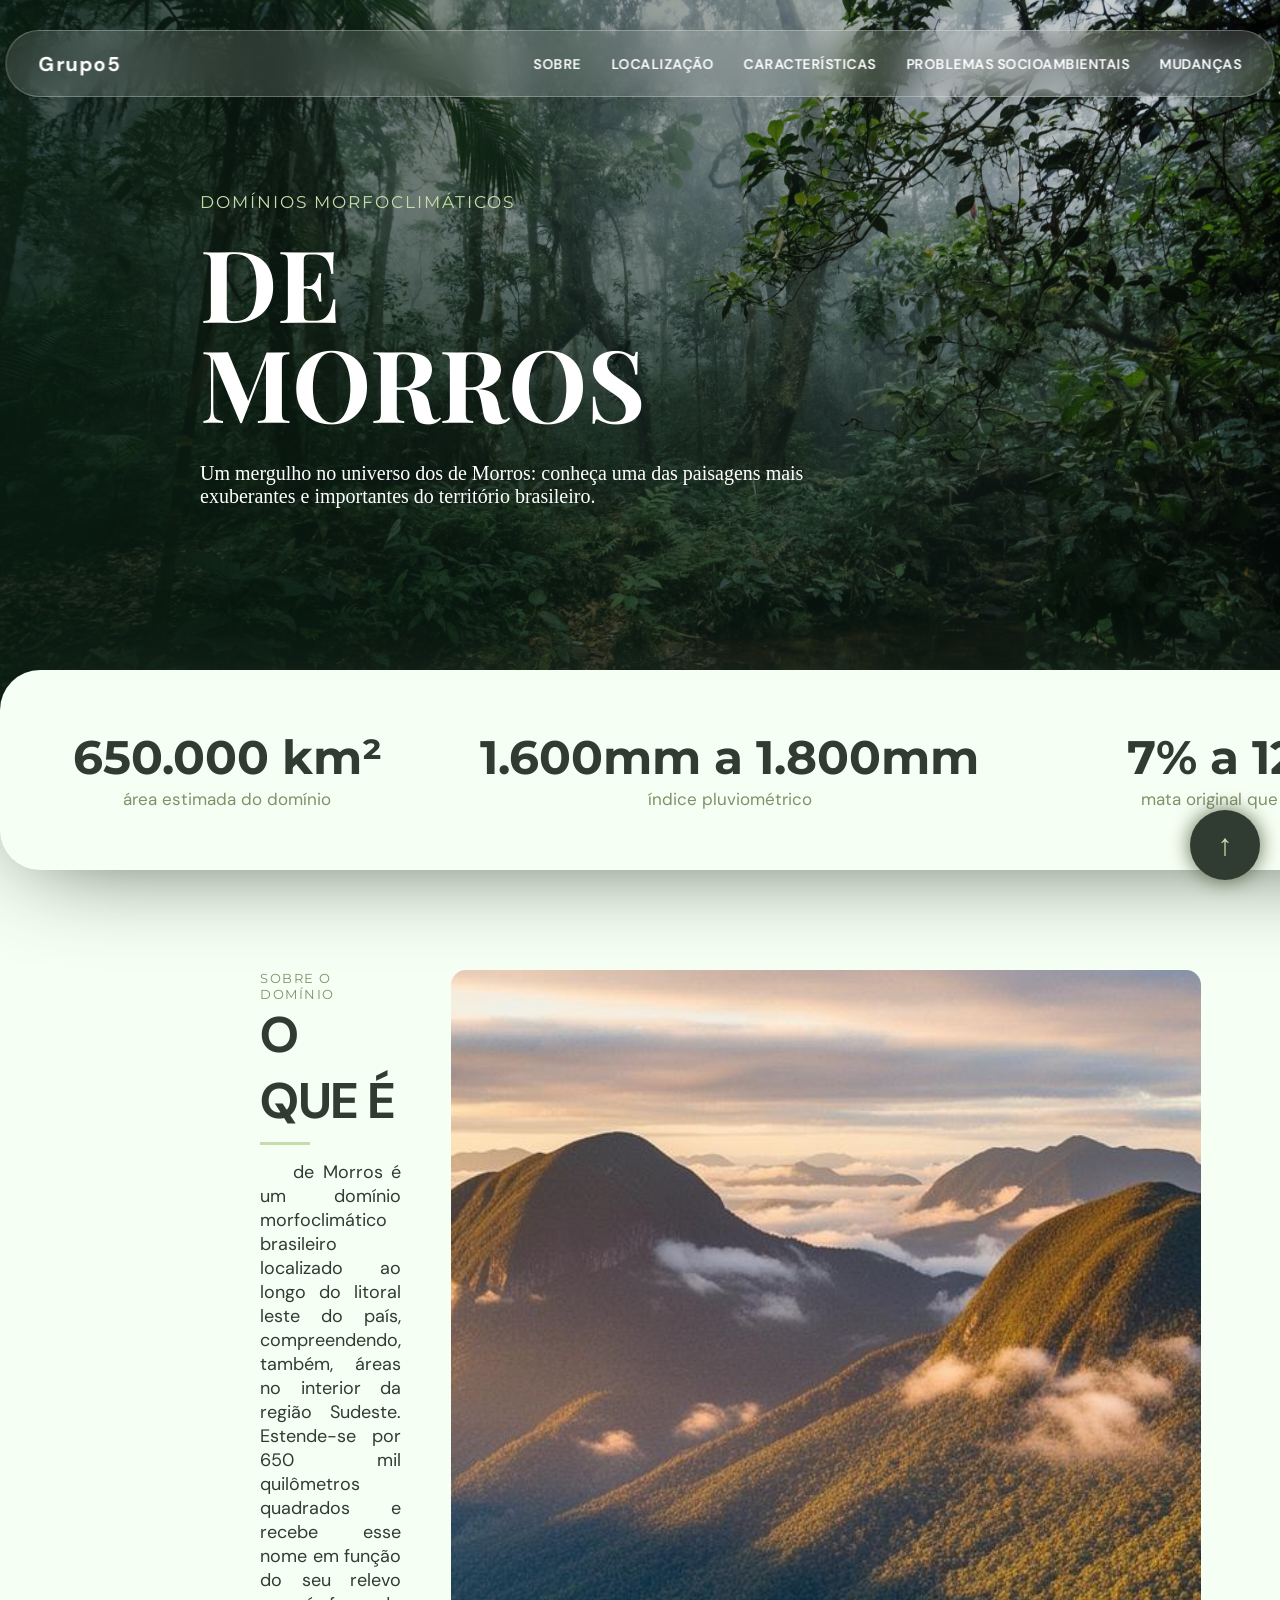
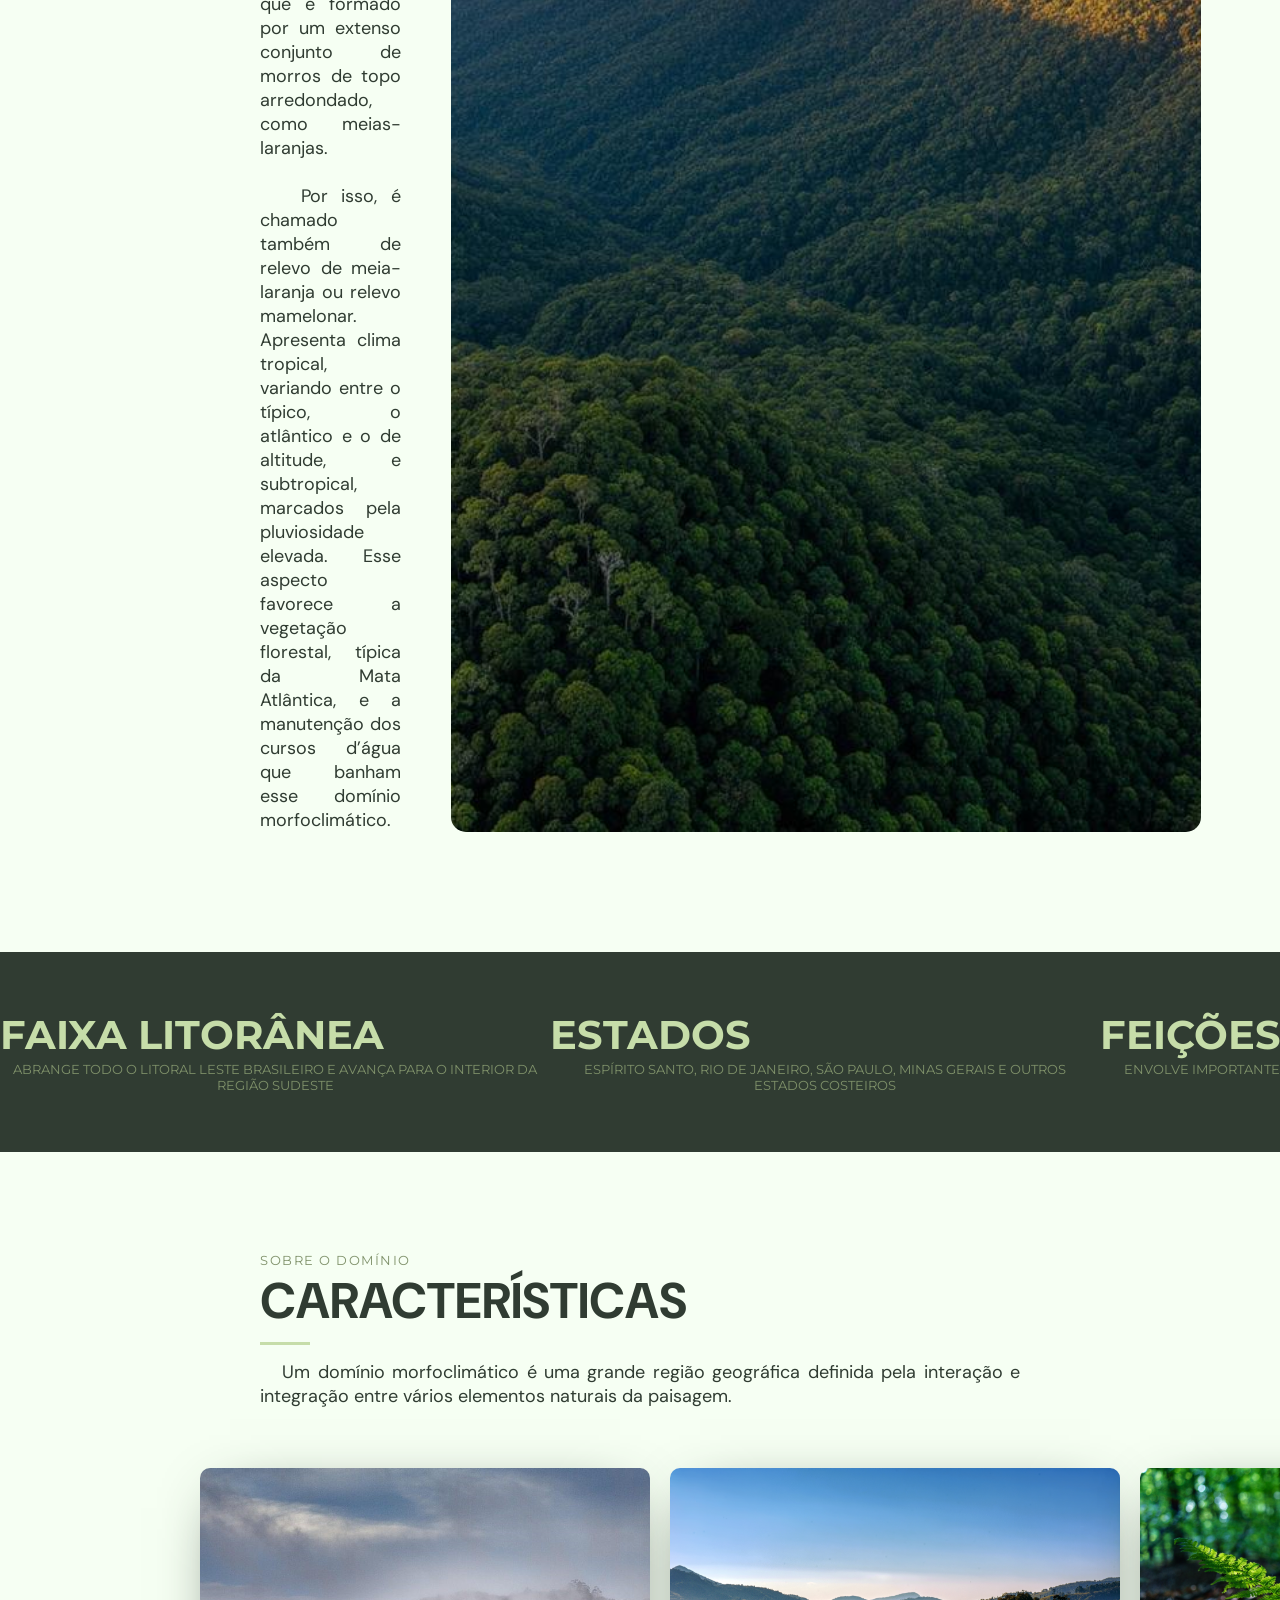
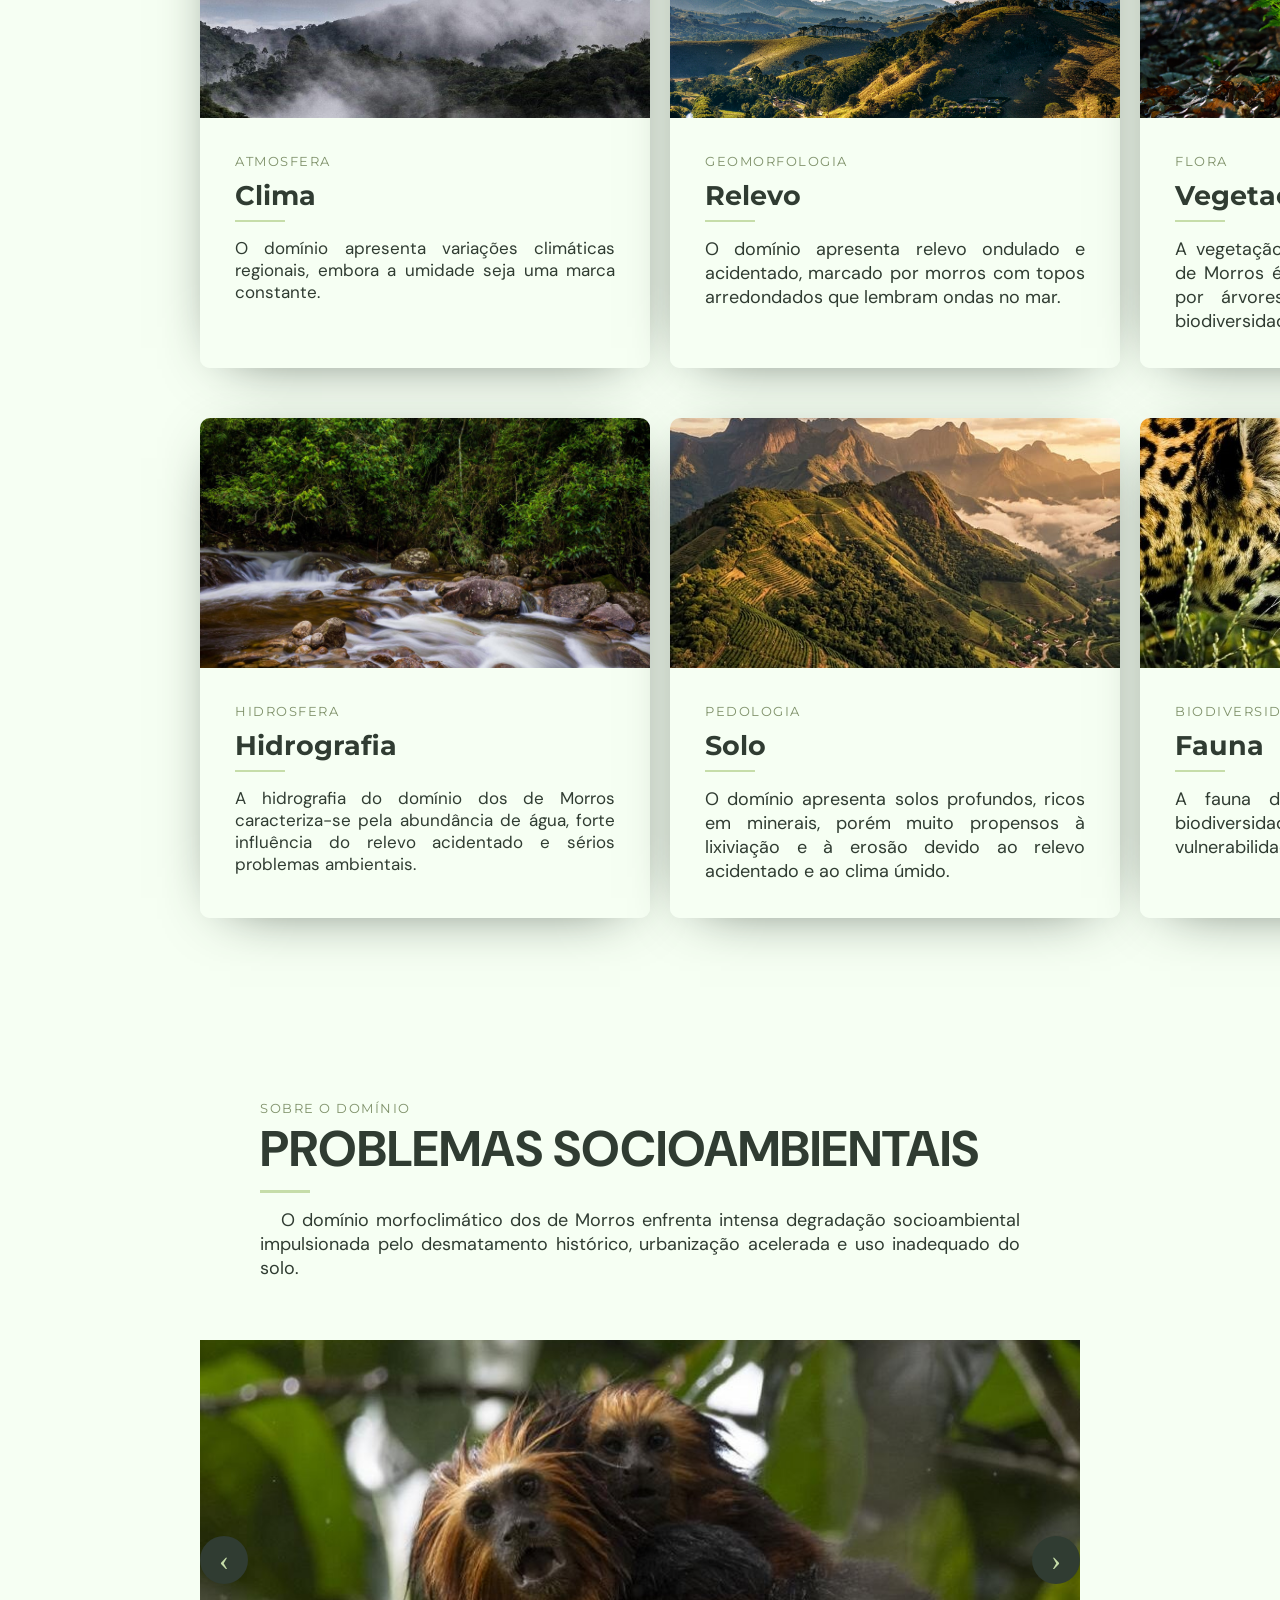
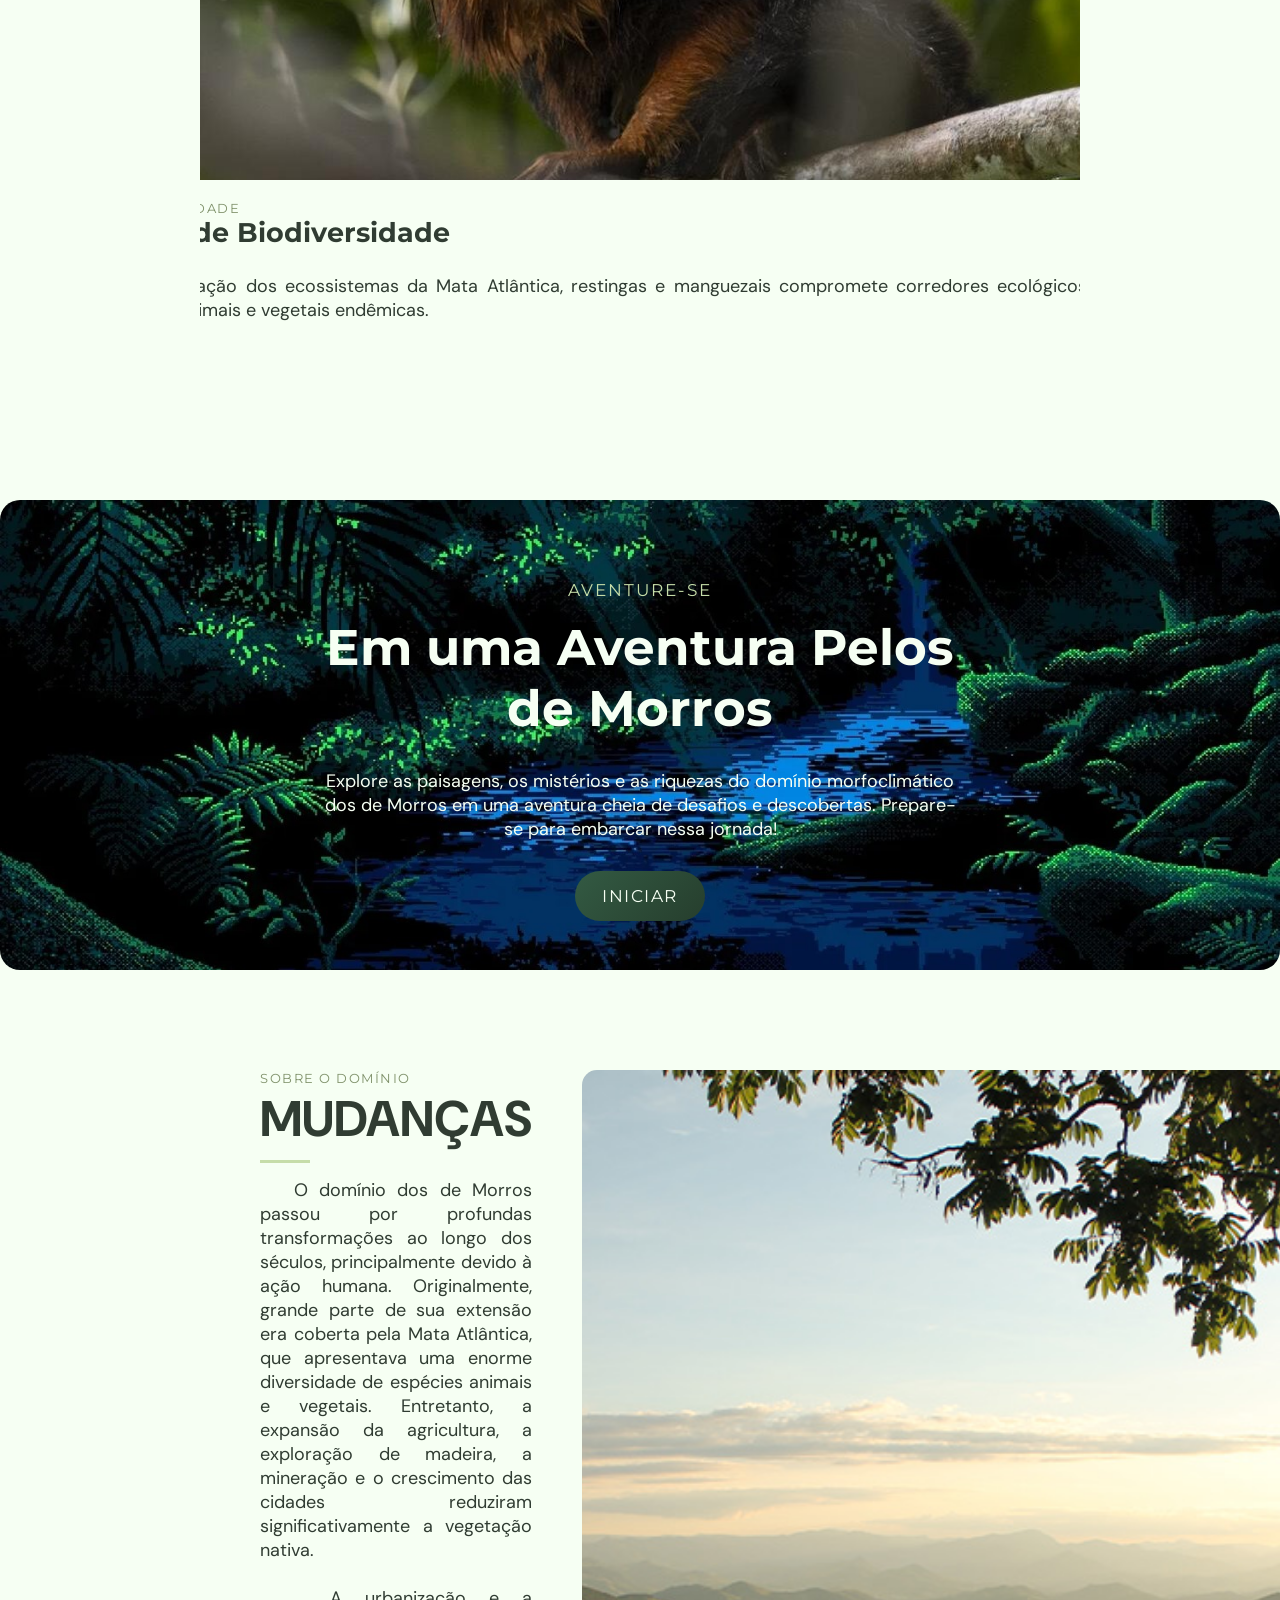
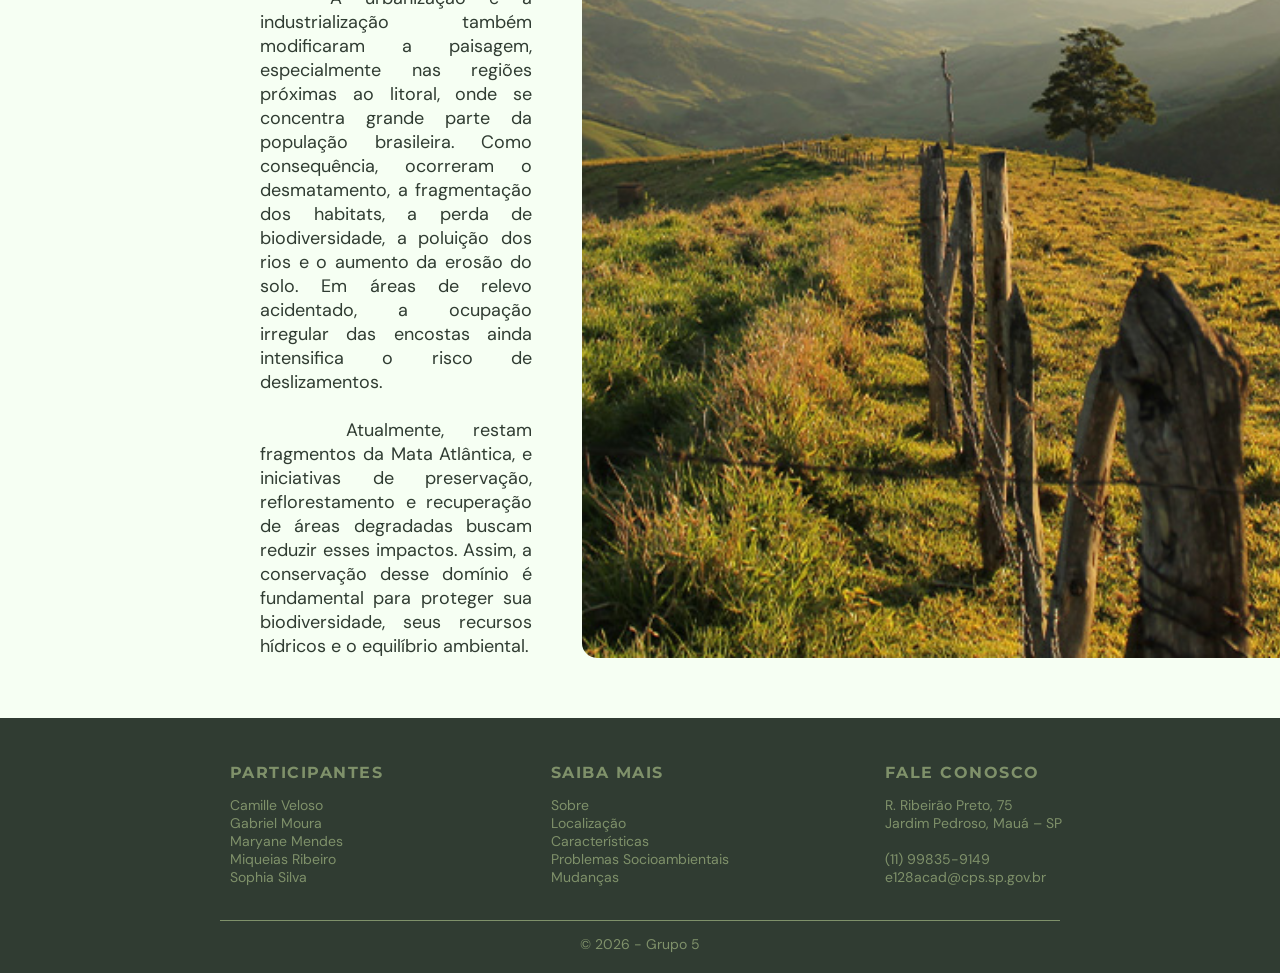
==== index.html @ 4d165ab3 "Rename Mares de Morros.html to index.html" ====
<html>
<head>
<meta charset="UTF-8">
<title>  de Morros | Domínios Morfoclimáticos </title>
<link rel="stylesheet" href="style.css" type="text/css">

<link href="https://fonts.googleapis.com/css2?family=DM+Sans:wght@400;500;600;700&amp;family=Playfair+Display:wght@500;600;700&amp;display=swap" rel="stylesheet">
<link href="https://fonts.googleapis.com/css2?family=Montserrat:wght@600&display=swap" rel="stylesheet">

</head>
<body>
<header class="navbar">
  <a class="logo">Grupo5</a>

  <ul class="menu" id="menu">
    <li><a href="#sobre">SOBRE</a></li>
    <li><a href="#localizacao">LOCALIZAÇÃO</a></li>
    <li><a href="#caracteristicas">CARACTERÍSTICAS</a></li>
    <li><a href="#problemas">PROBLEMAS SOCIOAMBIENTAIS</a></li>
    <li><a href="#mudanças">MUDANÇAS</a></li>
  </ul>
</header>

    <div class="inicio" id="inicio">
        <div class="titulo">
            <span class="textinho">DOMÍNIOS MORFOCLIMÁTICOS</span>
            <h1>  DE <br>MORROS</h1>
            <p>Um mergulho no universo dos  de Morros: conheça uma das paisagens mais exuberantes e importantes do território brasileiro.</p>
        </div>
    </div>

<a href="#inicio" class="topo">↑</a>

</div>

    <div class="curiosidades">
        <div class="topicos">
        <h1> 650.000 km² </h1>
        <p>área estimada do domínio</p>
        </div>
      
        <div class="topicos">
        <h1> 1.600mm a 1.800mm </h1>
        <p>índice pluviométrico</p>
        </div>

        <div class="topicos">
        <h1> 7% a 12% </h1>
        <p>mata original que resta</p>
        </div>
    </div>
   
    <div id="sobre"></div>
<div class="tudo">
    <div class="introducao">
      <div>
        <p class="textinho2"> SOBRE O DOMÍNIO </p>
        <h1> O QUE É </h1>
        <hr class="hr">
        <p class="p"> &nbsp;&nbsp;&nbsp; de Morros é um domínio morfoclimático brasileiro localizado ao longo do litoral leste do país, compreendendo, também, áreas no interior da região Sudeste. Estende-se por 650 mil quilômetros quadrados e recebe esse nome em função do seu relevo que é formado por um extenso conjunto de morros de topo arredondado, como meias-laranjas. 
        <br><br>&nbsp;&nbsp;&nbsp;Por isso, é chamado também de relevo de meia-laranja ou relevo mamelonar. Apresenta clima tropical, variando entre o típico, o atlântico e o de altitude, e subtropical, marcados pela pluviosidade elevada. Esse aspecto favorece a vegetação florestal, típica da Mata Atlântica, e a manutenção dos cursos d’água que banham esse domínio morfoclimático.</p>
      </div> 
      <img src="imagem1.jpg">
    </div>
 
  </div>

  <div id="localizacao"></div>
  <div class="localizacao">

    <div class="topicos2">
      <h1>FAIXA LITORÂNEA</h1>
      <p> ABRANGE TODO O LITORAL LESTE BRASILEIRO E AVANÇA PARA O INTERIOR DA REGIÃO SUDESTE</p>
    </div>

    <div class="topicos2">
      <h1>ESTADOS</h1>
      <p> ESPÍRITO SANTO, RIO DE JANEIRO, SÃO PAULO, MINAS GERAIS E OUTROS ESTADOS COSTEIROS</p>
    </div>

    <div class="topicos2">
      <h1>FEIÇÕES DE RELEVO</h1>
      <p>  ENVOLVE IMPORTANTES SERRAS E PLANALTOS, COMO A SERRA DO MAR E A SERRA DA MANTIQUEIRA</p>
    </div>

    

  </div>
  
<div id="caracteristicas"></div>

<div class="tudo">
   <div class="introducao">
      <div>
      <p class="textinho2"> SOBRE O DOMÍNIO </p>
      <h1 id="sobre"> CARACTERÍSTICAS </h1>
      <hr class="hr">
      <p class="p"> &nbsp;&nbsp;&nbsp;Um domínio morfoclimático é uma grande região geográfica definida pela interação e integração entre vários elementos naturais da paisagem.</div>
    </div>

    <div class="cards">
      <div class="card">
        <img src="clima.jpg">
        <div class="conteudo">
          <p class="textinho2">ATMOSFERA</p>
          <h1>Clima</h1>
          <hr class="hr">
          <p class="p2"> O domínio apresenta variações climáticas regionais, embora a umidade seja uma marca constante.
          </p>

          <div class="detalhes">
            <p class="p"></p>

            <p class="p">
                •<strong>Tropical Atlântico:</strong> Predominante, com médias de 22 °C e chuvas abundantes (1.500 a 2.000 mm/ano).<br>
                •<strong>Tropical Típico:</strong> Verão quente e chuvoso e inverno ameno e seco.<br>
                •<strong>Tropical de Altitude:</strong> Médias próximas de 20 °C e possibilidade de geadas.<br>
                •<strong>Subtropical Úmido:</strong> Estações bem definidas e chuvas distribuídas ao longo do ano.<br>
            </p>
          </div>

        </div>
      </div>

      <div class="card">
        <img src="relevo.jpg">
        <div class="conteudo">
          <p class="textinho2">GEOMORFOLOGIA</p>
          <h1>Relevo</h1>
          <hr class="hr">
          <p class="p">  O domínio apresenta relevo ondulado e acidentado, marcado por morros com topos arredondados que lembram ondas no mar.
          </p>

          <div class="detalhes">
            <p class="p"></p>

            <p class="p">
                •<strong>​Forma mamelonar:</strong> Relevo caracterizado por morros de altitudes medianas com topos arredondados, conhecidos popularmente como "meias-laranjas".<br>
                •<strong>​Estrutura geológica:</strong> Esculpido sobre rochas antigas do escudo cristalino brasileiro.<br>
                •<strong>​Serras e Planícies:</strong> Inclui feições de serras como a Serra do Mar e a Serra da Mantiqueira e planícies litorâneas nas faixas rebaixadas junto ao mar.<br>
                •<strong>​Altitudes:</strong> Variam predominantemente entre 10 e 1.300 metros.<br>
            </p>
          </div>

        </div>
      </div>

      <div class="card">
        <img src="vegetacao.jpg">
        <div class="conteudo">
          <p class="textinho2">FLORA</p>
          <h1>Vegetação</h1>
          <hr class="hr">
          <p class="p"> A vegetação predominante no domínio dos  de Morros é a Mata Atlântica, caracterizada por árvores de folhas largas e grande biodiversidade. 
          </p>

          <div class="detalhes">
            <p class="p"></p>

            <p class="p">
                •<strong>Mata Atlântica:</strong> Cobertura vegetal dominante, variando entre florestas ombrófilas (sempre verdes e muito úmidas) e estacionais (que perdem folhas no período seco).<br>
                •<strong>Ecossistemas Litorâneos:</strong> Presença de vegetação arbustiva e herbácea de restinga e de manguezais nas faixas de transição entre o continente e o oceano.<br>
                •<strong>Nível de preservação:</strong> É o bioma mais devastado do país, reduzido a menos de 25% de sua cobertura florestal original.<br>
            </p>
          </div>

        </div>
      </div>
    </div>


<div class="cards">
      <div class="card">
        <img src="hidrografia.jpg">
        <div class="conteudo">
          <p class="textinho2">HIDROSFERA</p>
          <h1>Hidrografia</h1>
          <hr class="hr">
          <p class="p2"> A hidrografia do domínio dos  de Morros caracteriza-se pela abundância de água, forte influência do relevo acidentado e sérios problemas ambientais.
          </p>

          <div class="detalhes">
            <p class="p"></p>

            <p class="p">
                •<strong>​Importância</strong> O domínio abriga ou intercepta trechos de bacias hidrográficas fundamentais para o abastecimento urbano, navegação e geração de energia.<br>
                •<strong>​Bacias integrantes:</strong> Atlântico Nordeste Oriental, Atlântico Leste, São Francisco, Atlântico Sudeste, Paraná e Atlântico Sul.<br>
                •<strong>Rios principais:</strong> São Francisco, Paraíba do Sul, Tietê, Doce e Rio Grande.<br>
            </p>
          </div>

        </div>
      </div>

      <div class="card">
        <img src="solo.jpg">
        <div class="conteudo">
          <p class="textinho2">PEDOLOGIA</p>
          <h1>Solo</h1>
          <hr class="hr">
          <p class="p"> O domínio apresenta solos profundos, ricos em minerais, porém muito propensos à lixiviação e à erosão devido ao relevo acidentado e ao clima úmido.
          </p>

          <div class="detalhes">
            <p class="p"></p>

            <p class="p">
                •<strong>​Grau de intemperismo:</strong> Solos profundamente alterados pela ação continuada do calor e da água.<br>
                •<strong>Latossolos (Predominantes):</strong> Vermelhos e alos, muito profundos, bem estruturados e de fácil infiltração de água, porém com baixa fertilidade natural, exigindo correção de nutrientes para agricultura.<br>
                •<strong>Outros tipos:</strong> Argissolos (de textura mais argilosa) e solos rasos/incipientes em áreas de encostas íngremes, como os Cambissolos.<br>
            </p>
          </div>

        </div>
      </div>

      <div class="card">
        <img src="fauna.jpeg">
        <div class="conteudo">
          <p class="textinho2">BIODIVERSIDADE</p>
          <h1>Fauna</h1>
          <hr class="hr">
          <p class="p"> A fauna do domínio apresenta grande biodiversidade, alto endemismo e grande vulnerabilidade devido ao desmatamento.
          </p>

          <div class="detalhes">
            <p class="p"></p>

            <p class="p">
              <strong>Mamíferos</strong><br>
                •Mico-leão-dourado<br>
                •Tamanduá-bandeira<br>
                •Onça-pintada<br>
              <strong>Aves</strong><br>
                •Arara-azul-pequena<br>
                •Jacutinga<br>
                •Tucano-de-bico-preto<br>
              <strong>Fauna aquática</strong><br>
                •Bagres<br>
                •Lambaris<br>
                •Peixe-faca<br>

              </p>
          </div>

        </div>
      </div>
    </div>

    <br><br><br><br>
    <div class="introducao" id="problemas">
      <div>
      <p class="textinho2"> SOBRE O DOMÍNIO </p>
      <h1 id="sobre"> PROBLEMAS SOCIOAMBIENTAIS </h1>
      <hr class="hr">
      <p class="p"> &nbsp;&nbsp;&nbsp;O domínio morfoclimático dos  de Morros enfrenta intensa degradação socioambiental impulsionada pelo desmatamento histórico, urbanização acelerada e uso inadequado do solo.</div>
    </div>

    <div class="carrossel">
      <input type="radio" name="slide" id="s1"> <!--O input radio faz com que selecione apenas um slide de cada vez, os name iguais fazem com que se agrupem, e o id relaciona cada um com sua imagem-->
      <input type="radio" name="slide" id="s2"checked>
      <input type="radio" name="slide" id="s3">
      <input type="radio" name="slide" id="s4">
      <input type="radio" name="slide" id="s5">

      <div class="limite">
        <div class="slides">

          <div class="slide">
              <img src="poluicao.jpg">
                <div class="descricao">
                  <p class="textinho2">POLUIÇÃO</p>
                  <h1>Poluição e Assoreamento dos Rios</h1>
                  <hr class="hr">
                  <p class="p">O despejo de esgoto e resíduos contamina os cursos d’água. O carreamento de sedimentos provoca o assoreamento, reduzindo a profundidade dos rios e prejudicando os ecossistemas aquáticos.</p>
                </div>
          </div>

          <div class="slide">
              <img src="perda_biodiversidade.jpg">
                <div class="descricao">
                  <p class="textinho2">BIODIVERSIDADE</p>
                  <h1>Perda de Biodiversidade</h1>
                  <hr class="hr">
                  <p class="p">A fragmentação dos ecossistemas da Mata Atlântica, restingas e manguezais compromete corredores ecológicos e ameaça espécies animais e vegetais endêmicas.</p>
                </div>
          </div>

          <div class="slide">
              <img src="urbanizacao.jpg">
                <div class="descricao">
                  <p class="textinho2">URBANIZAÇÃO</p>
                  <h1>Ocupação de Áreas de Risco e Desastres Naturais</h1>
                  <hr class="hr">
                  <p class="p">É um dos domínios mais suscetíveis a desastres naturais. A carência de planejamento urbano empurra populações de baixa renda a habitar encostas de morros e margens de rios, aumentando a vulnerabilidade a tragédias no período de chuvas de verão.</p>
                </div>
          </div>

          <div class="slide">
              <img src="desmatamento.jpg">
                <div class="descricao">
                  <p class="textinho2">DESMATAMENTO</p>
                  <h1>Desmatamento</h1>
                  <hr class="hr">
                  <p class="p">A cobertura vegetal original está reduzida a cerca de 7% de sua extensão, restrita principalmente a fragmentos em áreas de difícil acesso, pressionada pela expansão urbana, industrial e agropecuária.</p>
                </div>
          </div>

          <div class="slide">
              <img src="erosao.webp">
                <div class="descricao">
                  <p class="textinho2">EROSÃO</p>
                  <h1>Erosão e Deslizamentos</h1>
                  <hr class="hr">
                  <p class="p">A retirada da vegetação em encostas íngremes deixa o solo exposto às chuvas tropicais intensas, provocando forte lixiviação, escorregamentos de terra, quedas de barreiras e a formação de voçorocas.</p>
                </div>
          </div>

        </div>
      </div>

      <div class="setinhas">
        <label class="seta direita1" for="s5">‹</label>
        <label class="seta direita2" for="s1">‹</label>
        <label class="seta direita3" for="s2">‹</label>
        <label class="seta direita4" for="s3">‹</label>
        <label class="seta direita5" for="s4">‹</label>

        <label class="seta esquerda1" for="s2">›</label>
        <label class="seta esquerda2" for="s3">›</label>
        <label class="seta esquerda3" for="s4">›</label>
        <label class="seta esquerda4" for="s5">›</label>
        <label class="seta esquerda5" for="s1">›</label>
      </div>

    </div>
</div>

    <div class="joguinho">
      <div class="joguinhoo">
      <p class="textinho">AVENTURE-SE</p>
      <h1>Em uma Aventura Pelos<br> de Morros</h1>
      <p class="p">Explore as paisagens, os mistérios e as riquezas do domínio morfoclimático dos  de Morros em uma aventura cheia de desafios e descobertas. Prepare-se para embarcar nessa jornada!</p>
      <a href="https://groupfivegame.vercel.app" target="_blank"><button>INICIAR</button></a>
      </div>
    </div>

<div class="tudo">
  <div class="introducao" id="mudanças">
      <div>
        <p class="textinho2"> SOBRE O DOMÍNIO </p>
        <h1> MUDANÇAS </h1>
        <hr class="hr">
        <p class="p"> &nbsp;&nbsp;&nbsp;O domínio dos  de Morros passou por profundas transformações ao longo dos séculos, principalmente devido à ação humana. Originalmente, grande parte de sua extensão era coberta pela Mata Atlântica, que apresentava uma enorme diversidade de espécies animais e vegetais. Entretanto, a expansão da agricultura, a exploração de madeira, a mineração e o crescimento das cidades reduziram significativamente a vegetação nativa. 
        <br><br>&nbsp;&nbsp;&nbsp;A urbanização e a industrialização também modificaram a paisagem, especialmente nas regiões próximas ao litoral, onde se concentra grande parte da população brasileira. Como consequência, ocorreram o desmatamento, a fragmentação dos habitats, a perda de biodiversidade, a poluição dos rios e o aumento da erosão do solo. Em áreas de relevo acidentado, a ocupação irregular das encostas ainda intensifica o risco de deslizamentos.
        <br><br>&nbsp;&nbsp;&nbsp;Atualmente, restam fragmentos da Mata Atlântica, e iniciativas de preservação, reflorestamento e recuperação de áreas degradadas buscam reduzir esses impactos. Assim, a conservação desse domínio é fundamental para proteger sua biodiversidade, seus recursos hídricos e o equilíbrio ambiental.</p>
      </div> 
      <img src="imagem2.jpg">
  </div>

</div>

<div class="rodape">
  <div class="conteudo-rodape">
    <div class="r1">
      <p class="textinho2 a"><strong>PARTICIPANTES</strong></p>
      <p class="b">
      Camille Veloso<br>
      Gabriel Moura<br>
      Maryane Mendes<br>
      Miqueias Ribeiro<br>
      Sophia Silva
      </p>
    </div>

    <div class="r2">
      <p class="textinho2 a"><strong>SAIBA MAIS</strong></p>
      <p class="b">
        Sobre<br>
        Localização<br>
        Características<br>
        Problemas Socioambientais<br>
        Mudanças
      </p>
    </div>

    <div class="r3">
      <p class="textinho2 a"><strong>FALE CONOSCO</strong></p>
      <p class="b">
        R. Ribeirão Preto, 75<br> Jardim Pedroso, Mauá – SP<br>
        <br>
        (11) 99835-9149<br>
        e128acad@cps.sp.gov.br
      </p>
    </div>
  </div>

  <hr>
  <p class="copyright">© 2026 - Grupo 5</p>
</div>

</body>
</html>
---- style.css ----
html{
    scroll-behavior: smooth;
}

:target {
    scroll-margin-top: 120px; /* aplica espaçamento antes da ancora*/
}

#caracteristicas {
    scroll-margin-top: 70px;
}

body{
    margin: 0;
    background-color: rgb(246, 255, 243);
}

.navbar {
    position: fixed;
    top: 30px;
    left: 50%;
    transform: translateX(-50%);
    width: 94%;
    max-width: 1450px;
    height: 65px;
    padding: 0 32px;
    display: flex;
    align-items: center;
    justify-content: space-between;
    z-index: 1000;

    font-family:'DM Sans';

    background: rgba(245, 248, 241, 0.13);
    backdrop-filter: blur(18px);
    -webkit-backdrop-filter: blur(18px);
    border: 1px solid rgba(255,255,255,0.28);
    border-radius: 50px;
    color: white;
    box-shadow: 0 5px 30px rgba(0,0,0,.08);
    }

.logo {
    font-size: 20px;
    font-weight: 700;
    letter-spacing: 1.5px;
    white-space: nowrap;
}

.menu {
    display: flex;
    align-items: center;
    gap: 30px;
    list-style: none;
}

.menu li {
    position: relative;
}

.menu a {
    font-size: 14px;
    font-weight: 600;
    letter-spacing: 0.5px;
    transition: 0.3s;
    text-decoration: none;
    color:rgb(255, 255, 255);
}

.menu a:hover {
    color: #c6dda9;
}

.menu li:hover .dropdown {
    display: block;
}

.inicio{
    height: 80vh;
    width: 100%;
    background: linear-gradient(90deg, rgba(9, 30, 19, 0.76), rgba(9,30,19,.1)),
    linear-gradient(0deg, rgba(9,30,19,.4), transparent 70%), url("inicio.jpg")center / cover no-repeat;
    display: flex;
    align-items: center;
}

.titulo{
    margin-left: 200px;
    width: 70vh;
}

.titulo h1{
    font-size: 100px;
    margin: 0;
    font-family: 'Playfair Display';
    color:white;
    line-height: 1;
    margin-top: 20px;
    margin-bottom: 30px;
}

.textinho{
    font-size: 17px;
    font-family: 'montserrat';
    color:#c6dda9;
    letter-spacing: 2px;
}
.titulo p{
    font-size: 20px;
    color: white;
    font-family: 'verdana';
}

.topo{
  position: fixed;
  width: 70px;
  height: 70px;
  border-radius: 50px;
  bottom: 20px;
  right: 20px;
  background-color: #303c32;
  color:#c6dda9;
  border: none;
  font-size: 30px;
  box-shadow: 0px 0px 20px #5b684c;
  display:flex;
  justify-content: center;
  align-items: center;
  text-decoration: none;
  transition: 0.3s;
}

.topo:hover{
  transform: scale(1.1);
  transform: translateY(-10px);
  box-shadow: 0px 0px 20px #404935;
}

.curiosidades{
  background-color: rgb(246, 255, 243);
  height: 200px;
  width: 1400px;
  border-radius: 40px;
  margin: -50px auto 50px;
  padding: 0 30px 0 30px;
  display: grid;
  grid-template-columns: 1fr 1.5fr 1fr;
  place-items: center;
  gap: 10px;
  text-align: center;
  box-shadow: 0px 10px 100px -30px #303c32;
}
.topicos h1{
  font-size: 47px;
  margin: 0;
  font-family: 'montserrat';
  color:#303c32

}
.topicos p{
  font-size: 17px;
  font-family: 'DM Sans';
  color:#7f916a;
  margin: 2px;
}

.tudo{
  margin: 100px 200px 0 200px;
}

.textinho2{
    font-size: 13px;
    letter-spacing: 1.5px;
    font-family: 'montserrat';
    color:#7f916a;
    margin: 0;
}

.introducao{
  display:flex;
  align-items: column;
  gap: 50px;
  margin: 60px;
}

.introducao img{
  margin-right: 0;
  margin-left: auto;
  border-radius: 15px;
  width: 750px;
  object-fit: cover;
}

.introducao hr{
  width: 50px;
  margin-left: 0;
  margin-bottom: 15px;
  height: 3px;
  border: none;
  background-color: #c6dda9;
}

.introducao h1{
  font-size: 50px;
  color:#303c32;
  margin: 0;
  font-family: 'DM Sans';
}

.p{
  font-size: 18px;
  color:#303c32;
  font-family: 'DM Sans';
  text-align: justify;
  margin: 0;
}

.localizacao{
  background-color: #303c32;
  width: 100%;
  height: 200px;
  display: grid;
  grid-template-columns: 1fr 1fr 1fr;
  place-items: center;
  margin:120px 0 50px 0;
}

.topicos2{
  place-items: center;
  width: 550px;
}
.topicos2 h1{
  font-size: 40px;
  margin: 0;
  font-family: 'montserrat';
  color: #c6dda9;

}

.topicos2 p{
  font-size: 13px;
  font-family: 'montserrat';
  color:#7f916a;
  margin: 2px;
  text-align: center;
}

.hr{
  width: 50px;
  margin-left: 0;
  margin-bottom: 15px;
  height: 2px;
  border: none;
  background-color: #c6dda9;
}

.cards{
  display: grid;
  grid-template-columns: 1fr 1fr 1fr;
  place-items: center;
  gap: 20px;
  margin-top: 50px;
  margin-bottom: 50px;
}

.card{
  background-color: rgb(246, 255, 243);
  width: 450px;
  height: 500px;
  box-shadow: 0px 10px 60px -30px #303c32;
  overflow: hidden;
  border-radius: 10px;
  display: grid;
  grid-template-columns: 1fr;
  transition: 0.3s;
  position: relative;
  cursor: pointer;
}

.conteudo{
  background-color: rgb(246, 255, 243);
  height: 300px;

  padding: 35px;
  position:absolute;
  inset: 250px 0 0 0;
  transition: 0.5s ease;
}

.card img{
  width: 100%;
  height: 300px;
  object-fit: cover; /* faz com que a imagem nao distorça dentro dos limites impostos pra ela*/
  transition: 0.5s ease;
}

.conteudo h1{
  margin: 10px 0 0 0;
  font-family: 'montserrat';
  font-size: 27px;
  color:#303c32
}

.p2{
  font-size: 17px;
  color:#303c32;
  font-family: 'DM Sans';
  text-align: justify;
  margin: 0;
}

.detalhes{
  opacity: 0;
  max-height: 0; /* faz com que o conteudo nao apareça */
  transition: 0.5s ease;
  margin-top: 20px;
}

.detalhes p{
  font-size: 17px;
}

.card:hover .conteudo{
  inset: 0;
  height: 500px; /* faz exibir o conteúdo */
  background-color: rgba(246, 255, 243);
  overflow: hidden;
}

.card:hover .resumo{
  display: none;
}

.card:hover .detalhes{
  opacity: 1;
  max-height: 100%;
}

.card:hover{
  transform: translateY(-30px);
}


.carrossel{
  position: relative;
  width: 100%;
  margin: 0 0 150px;
}

.carrossel input{
  position: absolute;
  opacity: 0;
  pointer-events: none; /* deixa nao clicável */
}

.limite{
  position: relative;
  height: 610px;
  overflow: hidden;
}

.slides{
  position: absolute;
  top: 0;
  left: 50%;
  margin-left: -550px;

  display: flex;
  gap: 28px;
  width: max-content;
  height: 100%;
  transform: translateX(-1128px);
  transition: transform 0.6s;
}

.slide{
  flex: 0 0 1100px;
  height: 100%;
  text-align: left;
  opacity: 0.38;
  transition: 0.5s;
}

.slide img{
  display: block;
  width: 100%;
  height: 440px;
  object-fit: cover;
  border-radius: 10px;
}

.descricao{
  padding: 20px 10px 10px 10px;
}

.descricao h1{
  font-family: 'montserrat';
  font-size: 27px;
  color:#303c32;
  margin: 0;
}

.carrossel:has(#s1:checked) .slide:nth-child(1),
.carrossel:has(#s2:checked) .slide:nth-child(2),
.carrossel:has(#s3:checked) .slide:nth-child(3),
.carrossel:has(#s4:checked) .slide:nth-child(4),
.carrossel:has(#s5:checked) .slide:nth-child(5){
  opacity: 1;
}

/* A cada movimento o slide vai passar a largura do slide + o espaço entre eles (1100px+28px) pra esquerda (negativo) */
.carrossel:has(#s1:checked) .slides{
  transform: translateX(0);
}
.carrossel:has(#s2:checked) .slides{
  transform: translateX(-1128px);
}
.carrossel:has(#s3:checked) .slides{
  transform: translateX(calc(2*(-1128px)));
}
.carrossel:has(#s4:checked) .slides{
  transform: translateX(calc(3*(-1128px)));
}
.carrossel:has(#s5:checked) .slides{
  transform: translateX(calc(4*(-1128px)));
}

.setinhas{
  position: absolute;
  z-index: 99999;
  top: 0;
  left: 0;
  display: flex;
  align-items: center;
  justify-content: space-between; /* separa os elementos em distancias iguais, da borda extrema direita até a borda extrema esquerda*/
  width: 100%;
  height: 440px;
  pointer-events: none;
}

.seta{
  display: none;
  align-items: center;
  justify-content: center;
  width: 48px;
  height: 48px;
  border-radius: 50%;
  background-color: #303c32;
  color: #c6dda9;
  font-size: 30px;
  line-height: 1;
  user-select: none;
  pointer-events: auto;
  cursor: pointer;
  transition: 0.2s;
}

.carrossel:has(#s1:checked) .direita1,
.carrossel:has(#s1:checked) .esquerda1,
.carrossel:has(#s2:checked) .direita2,
.carrossel:has(#s2:checked) .esquerda2,
.carrossel:has(#s3:checked) .direita3,
.carrossel:has(#s3:checked) .esquerda3,
.carrossel:has(#s4:checked) .direita4,
.carrossel:has(#s4:checked) .esquerda4,
.carrossel:has(#s5:checked) .direita5,
.carrossel:has(#s5:checked) .esquerda5{
  display: flex;
}

.joguinho{
  background-image:url(fundo.jpg);
  background-size: cover;
  width: 100%;
  height: 470px;
  place-items: center;
  justify-content: center;
  align-items: center;
  border-radius: 20px;
  display: flex;
  color:rgb(246, 255, 243);
  text-align: center;
}

.joguinho h1{
  font-family: 'montserrat';
  font-size: 50px;
  margin: 0;
  text-align: center;
}

.joguinho p{
  color:rgb(246, 255, 243);
  text-align: center;
  margin-top: 30px;
}

.joguinhoo{
  width: 50%;
}

.joguinho button{
  background: linear-gradient(135deg, #335a43, #263e2d);;
  font-family: 'montserrat';
  color:rgb(246, 255, 243);
  border-radius: 25px;
  width: 130px;
  height: 50px;
  border: none;
  margin-top: 30px;
  font-size: 17px;
  letter-spacing: 1.5px;
  transition: 0.3s;
}

.joguinho button:hover{
  cursor: pointer;
  box-shadow: 0 0 20px #335a43;
  transform: scale(1.05);
}

.joguinho .textinho{
  color:#c6dda9;
}

.rodape {
  background-color: #303c32;
  width: 100%;
  padding: 30px 0 20px 0;
  font-family: 'DM Sans';
  font-size: 17px;
  color: #7f916a;
  display: flex;
  flex-direction: column;
  align-items: center;
  box-sizing: border-box;
}

.conteudo-rodape {
  margin-top: 15px;
  width: 1000px;
  display: grid;
  grid-template-columns: repeat(3, 1fr);
  place-items: center;
}

.rodape hr {
  width: 840px;
  background-color: #7f916a;
  border: none;
  height: 0.1px;
  margin: 20px 0 15px 0;
}

.copyright {
  width: 500px;
  text-align: center;
  margin: 0;
  font-size: 14px;
}

.a{
  font-size: 16px;
}

.b{
  font-size: 14px;
}
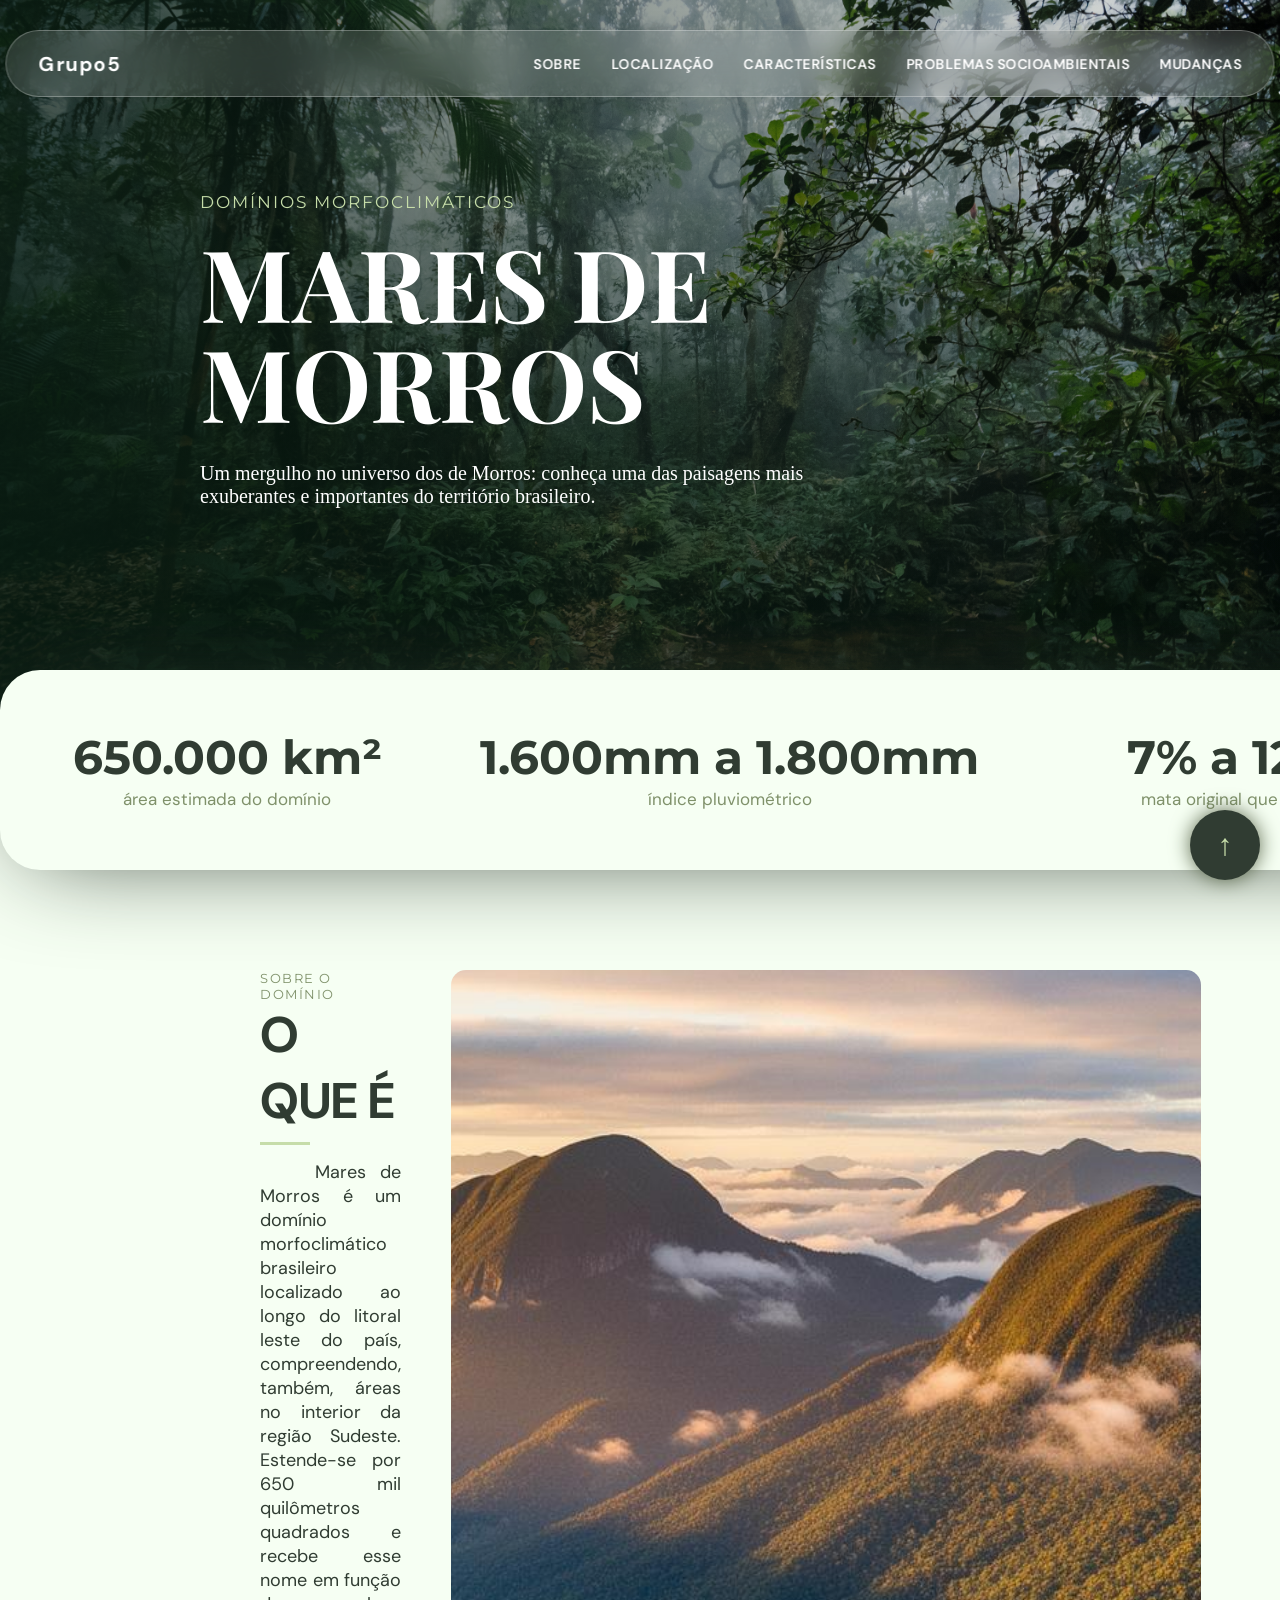
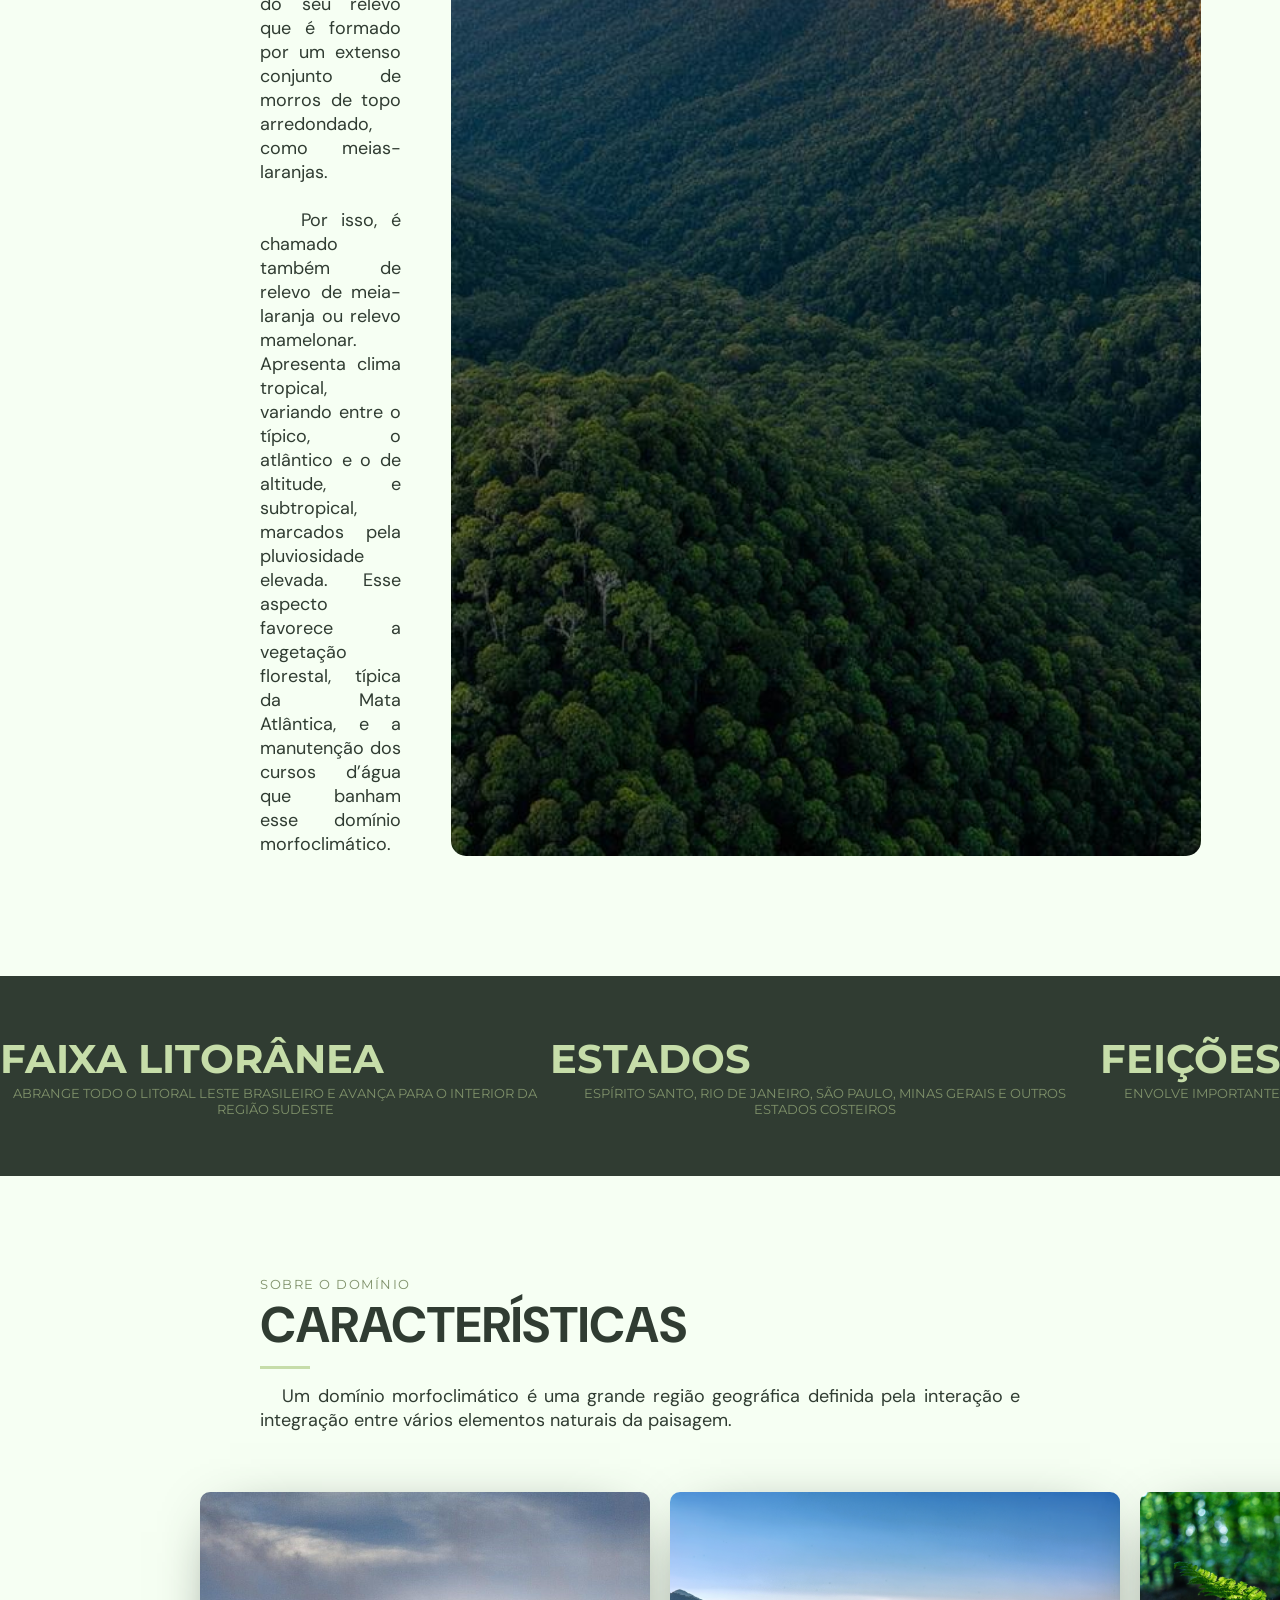
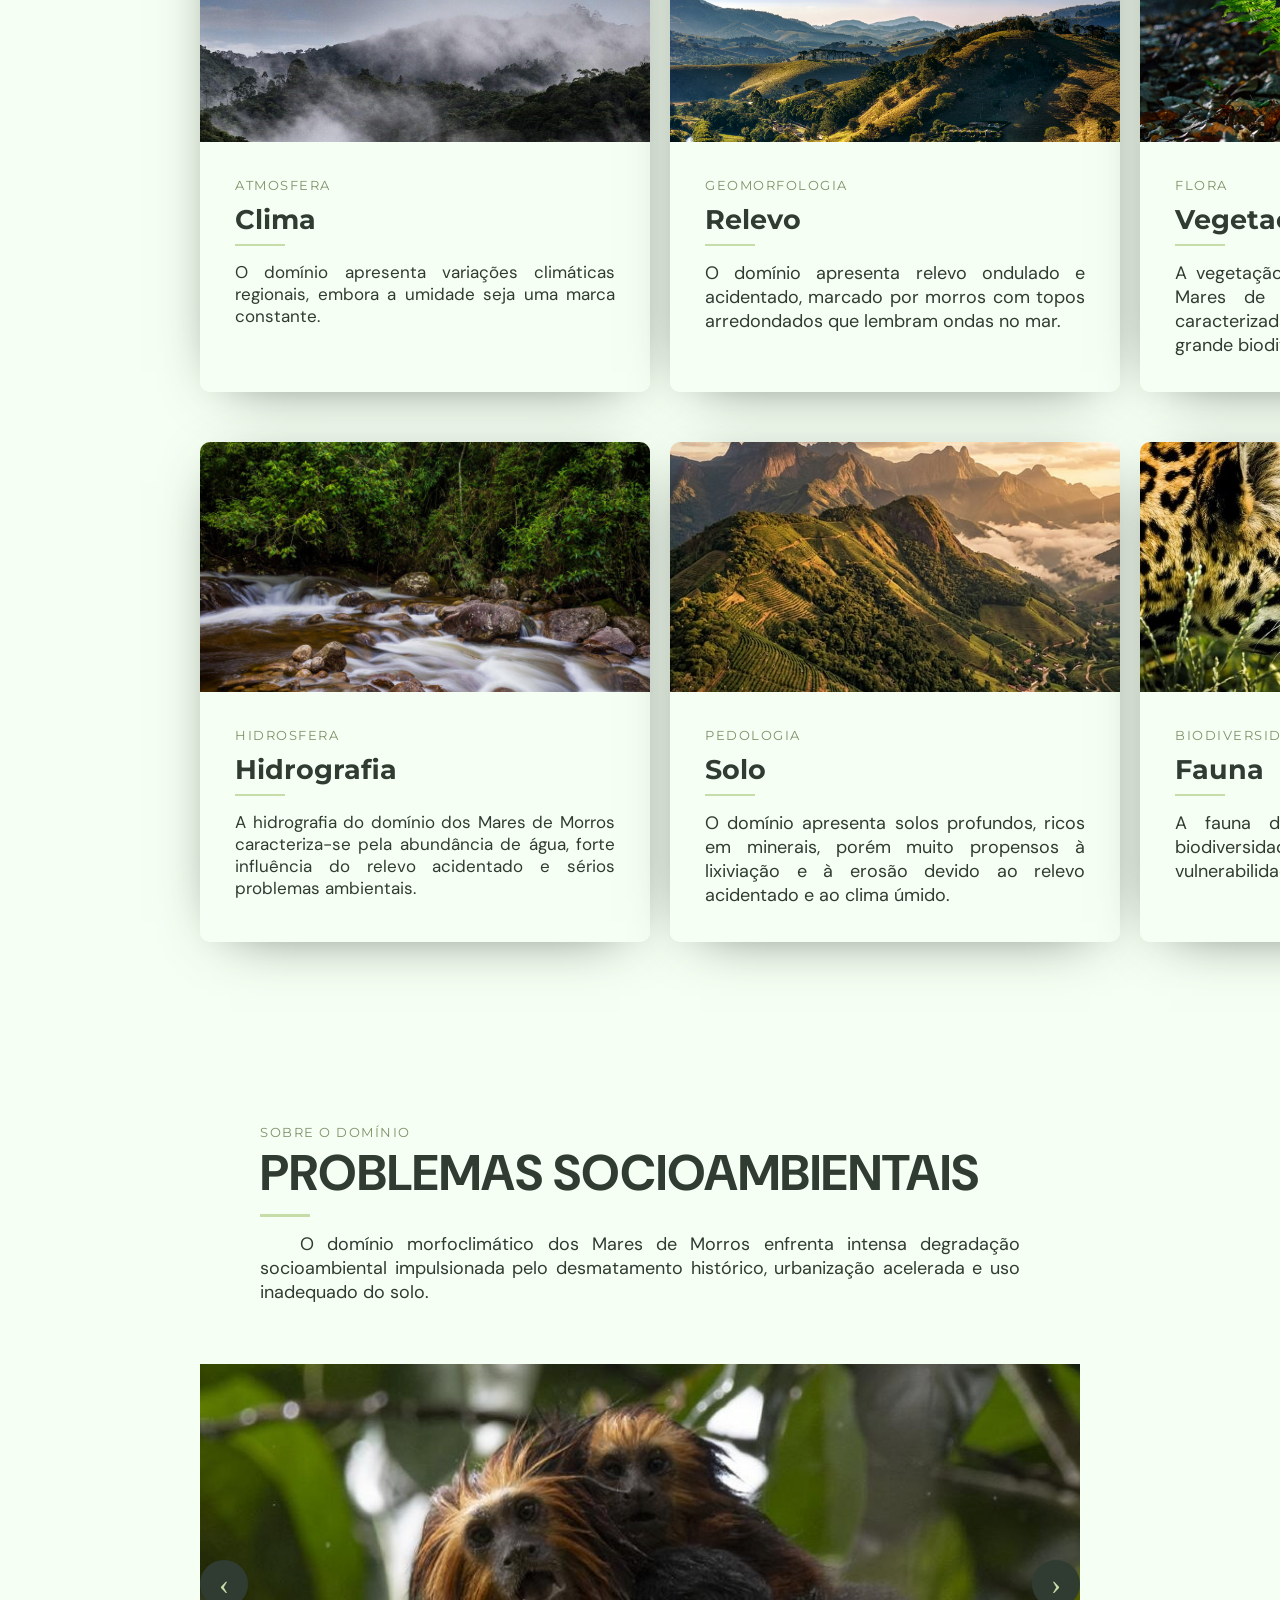
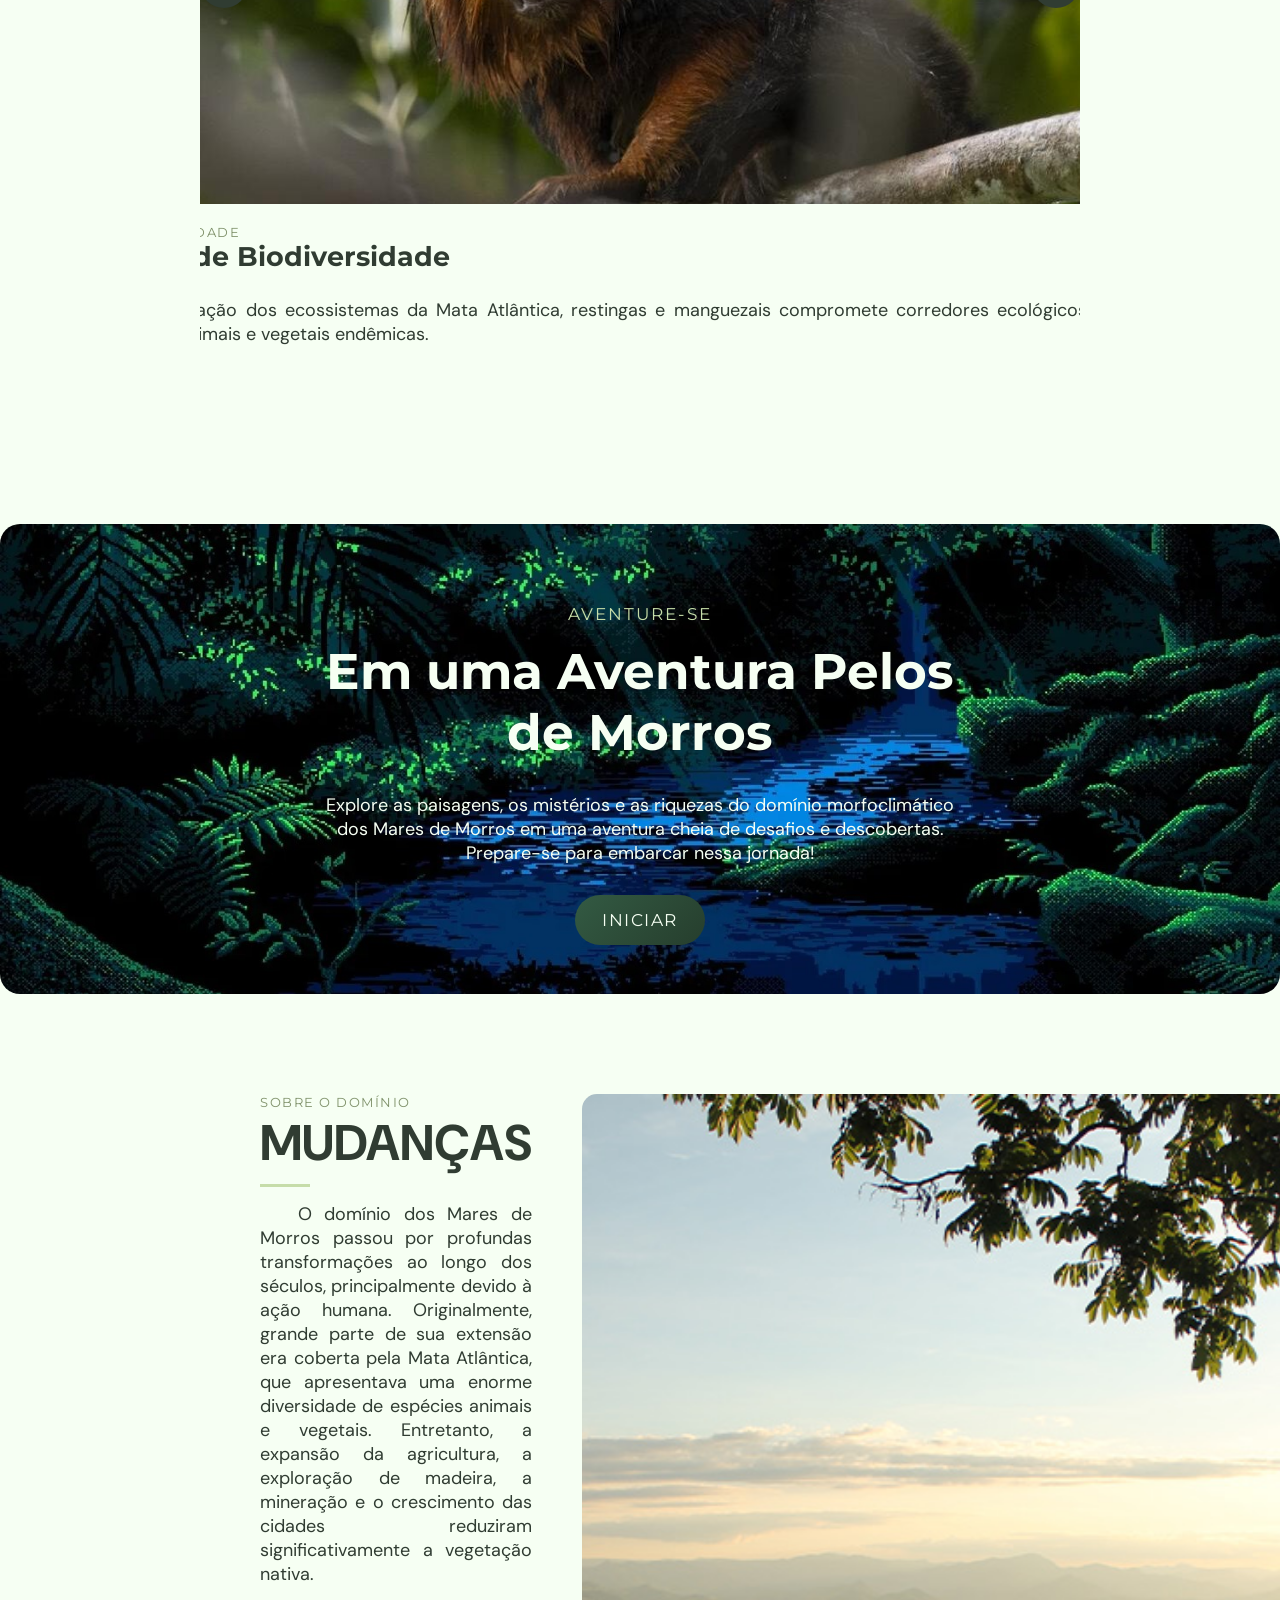
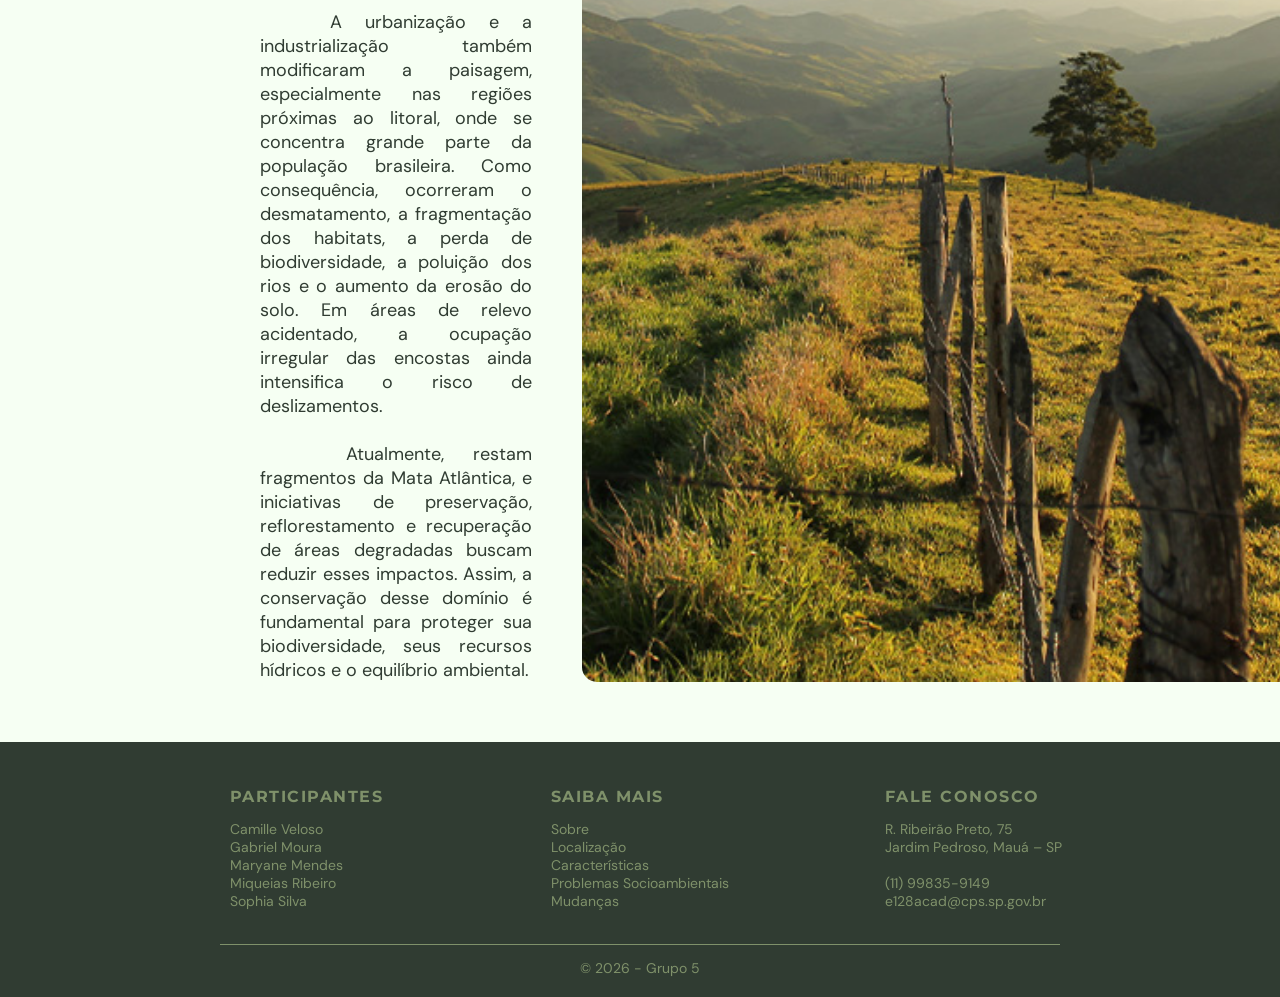
==== commit 67c3d60c: "Update index.html" ====
--- a/index.html
+++ b/index.html
@@ -1,7 +1,7 @@
 <html>
 <head>
 <meta charset="UTF-8">
-<title>  de Morros | Domínios Morfoclimáticos </title>
+<title>  Mares de Morros | Domínios Morfoclimáticos </title>
 <link rel="stylesheet" href="style.css" type="text/css">
 
 <link href="https://fonts.googleapis.com/css2?family=DM+Sans:wght@400;500;600;700&amp;family=Playfair+Display:wght@500;600;700&amp;display=swap" rel="stylesheet">
@@ -24,7 +24,7 @@
     <div class="inicio" id="inicio">
         <div class="titulo">
             <span class="textinho">DOMÍNIOS MORFOCLIMÁTICOS</span>
-            <h1>  DE <br>MORROS</h1>
+            <h1> MARES DE <br>MORROS</h1>
             <p>Um mergulho no universo dos  de Morros: conheça uma das paisagens mais exuberantes e importantes do território brasileiro.</p>
         </div>
     </div>
@@ -57,7 +57,7 @@
         <p class="textinho2"> SOBRE O DOMÍNIO </p>
         <h1> O QUE É </h1>
         <hr class="hr">
-        <p class="p"> &nbsp;&nbsp;&nbsp; de Morros é um domínio morfoclimático brasileiro localizado ao longo do litoral leste do país, compreendendo, também, áreas no interior da região Sudeste. Estende-se por 650 mil quilômetros quadrados e recebe esse nome em função do seu relevo que é formado por um extenso conjunto de morros de topo arredondado, como meias-laranjas. 
+        <p class="p"> &nbsp;&nbsp;&nbsp; Mares de Morros é um domínio morfoclimático brasileiro localizado ao longo do litoral leste do país, compreendendo, também, áreas no interior da região Sudeste. Estende-se por 650 mil quilômetros quadrados e recebe esse nome em função do seu relevo que é formado por um extenso conjunto de morros de topo arredondado, como meias-laranjas. 
         <br><br>&nbsp;&nbsp;&nbsp;Por isso, é chamado também de relevo de meia-laranja ou relevo mamelonar. Apresenta clima tropical, variando entre o típico, o atlântico e o de altitude, e subtropical, marcados pela pluviosidade elevada. Esse aspecto favorece a vegetação florestal, típica da Mata Atlântica, e a manutenção dos cursos d’água que banham esse domínio morfoclimático.</p>
       </div> 
       <img src="imagem1.jpg">
@@ -151,7 +151,7 @@
           <p class="textinho2">FLORA</p>
           <h1>Vegetação</h1>
           <hr class="hr">
-          <p class="p"> A vegetação predominante no domínio dos  de Morros é a Mata Atlântica, caracterizada por árvores de folhas largas e grande biodiversidade. 
+          <p class="p"> A vegetação predominante no domínio dos Mares de Morros é a Mata Atlântica, caracterizada por árvores de folhas largas e grande biodiversidade. 
           </p>
 
           <div class="detalhes">
@@ -176,7 +176,7 @@
           <p class="textinho2">HIDROSFERA</p>
           <h1>Hidrografia</h1>
           <hr class="hr">
-          <p class="p2"> A hidrografia do domínio dos  de Morros caracteriza-se pela abundância de água, forte influência do relevo acidentado e sérios problemas ambientais.
+          <p class="p2"> A hidrografia do domínio dos Mares de Morros caracteriza-se pela abundância de água, forte influência do relevo acidentado e sérios problemas ambientais.
           </p>
 
           <div class="detalhes">
@@ -253,7 +253,7 @@
       <p class="textinho2"> SOBRE O DOMÍNIO </p>
       <h1 id="sobre"> PROBLEMAS SOCIOAMBIENTAIS </h1>
       <hr class="hr">
-      <p class="p"> &nbsp;&nbsp;&nbsp;O domínio morfoclimático dos  de Morros enfrenta intensa degradação socioambiental impulsionada pelo desmatamento histórico, urbanização acelerada e uso inadequado do solo.</div>
+      <p class="p"> &nbsp;&nbsp;&nbsp;O domínio morfoclimático dos Mares de Morros enfrenta intensa degradação socioambiental impulsionada pelo desmatamento histórico, urbanização acelerada e uso inadequado do solo.</div>
     </div>
 
     <div class="carrossel">
@@ -340,7 +340,7 @@
       <div class="joguinhoo">
       <p class="textinho">AVENTURE-SE</p>
       <h1>Em uma Aventura Pelos<br> de Morros</h1>
-      <p class="p">Explore as paisagens, os mistérios e as riquezas do domínio morfoclimático dos  de Morros em uma aventura cheia de desafios e descobertas. Prepare-se para embarcar nessa jornada!</p>
+      <p class="p">Explore as paisagens, os mistérios e as riquezas do domínio morfoclimático dos Mares de Morros em uma aventura cheia de desafios e descobertas. Prepare-se para embarcar nessa jornada!</p>
       <a href="https://groupfivegame.vercel.app" target="_blank"><button>INICIAR</button></a>
       </div>
     </div>
@@ -351,7 +351,7 @@
         <p class="textinho2"> SOBRE O DOMÍNIO </p>
         <h1> MUDANÇAS </h1>
         <hr class="hr">
-        <p class="p"> &nbsp;&nbsp;&nbsp;O domínio dos  de Morros passou por profundas transformações ao longo dos séculos, principalmente devido à ação humana. Originalmente, grande parte de sua extensão era coberta pela Mata Atlântica, que apresentava uma enorme diversidade de espécies animais e vegetais. Entretanto, a expansão da agricultura, a exploração de madeira, a mineração e o crescimento das cidades reduziram significativamente a vegetação nativa. 
+        <p class="p"> &nbsp;&nbsp;&nbsp;O domínio dos Mares de Morros passou por profundas transformações ao longo dos séculos, principalmente devido à ação humana. Originalmente, grande parte de sua extensão era coberta pela Mata Atlântica, que apresentava uma enorme diversidade de espécies animais e vegetais. Entretanto, a expansão da agricultura, a exploração de madeira, a mineração e o crescimento das cidades reduziram significativamente a vegetação nativa. 
         <br><br>&nbsp;&nbsp;&nbsp;A urbanização e a industrialização também modificaram a paisagem, especialmente nas regiões próximas ao litoral, onde se concentra grande parte da população brasileira. Como consequência, ocorreram o desmatamento, a fragmentação dos habitats, a perda de biodiversidade, a poluição dos rios e o aumento da erosão do solo. Em áreas de relevo acidentado, a ocupação irregular das encostas ainda intensifica o risco de deslizamentos.
         <br><br>&nbsp;&nbsp;&nbsp;Atualmente, restam fragmentos da Mata Atlântica, e iniciativas de preservação, reflorestamento e recuperação de áreas degradadas buscam reduzir esses impactos. Assim, a conservação desse domínio é fundamental para proteger sua biodiversidade, seus recursos hídricos e o equilíbrio ambiental.</p>
       </div> 
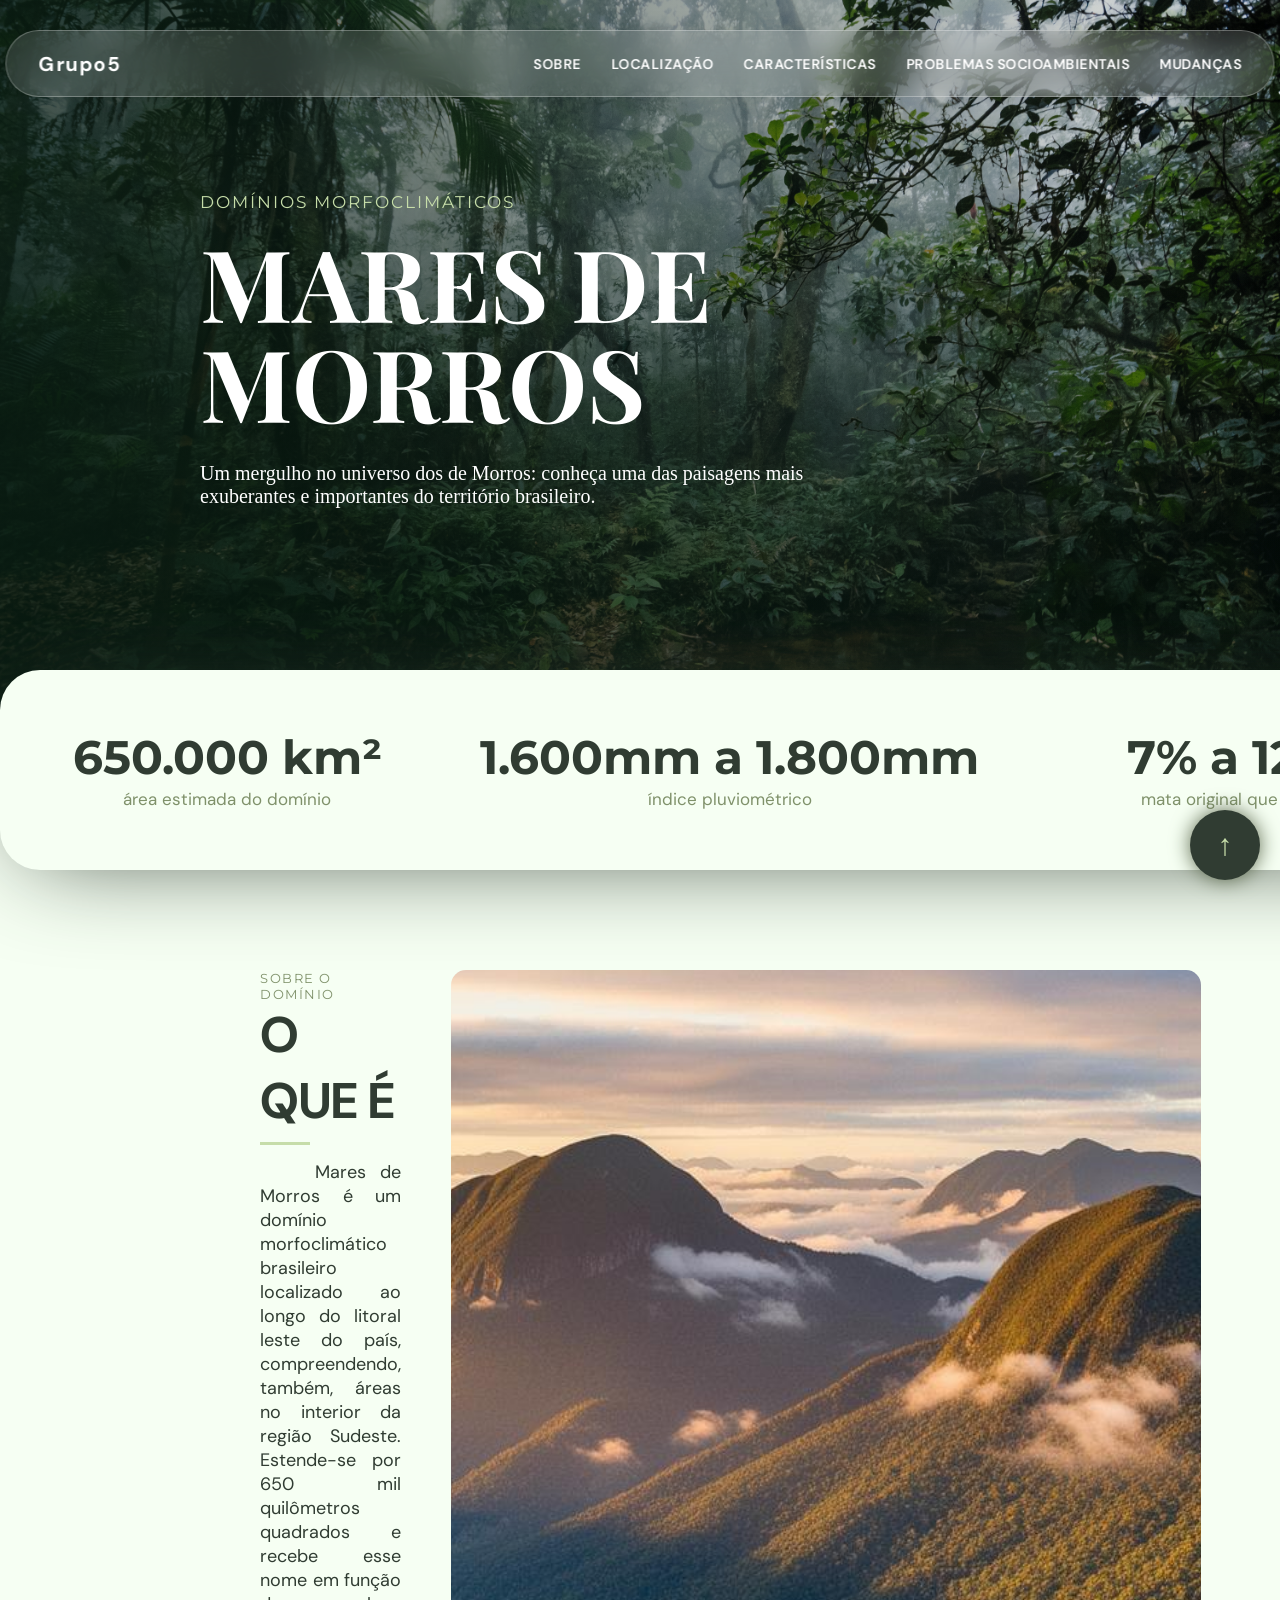
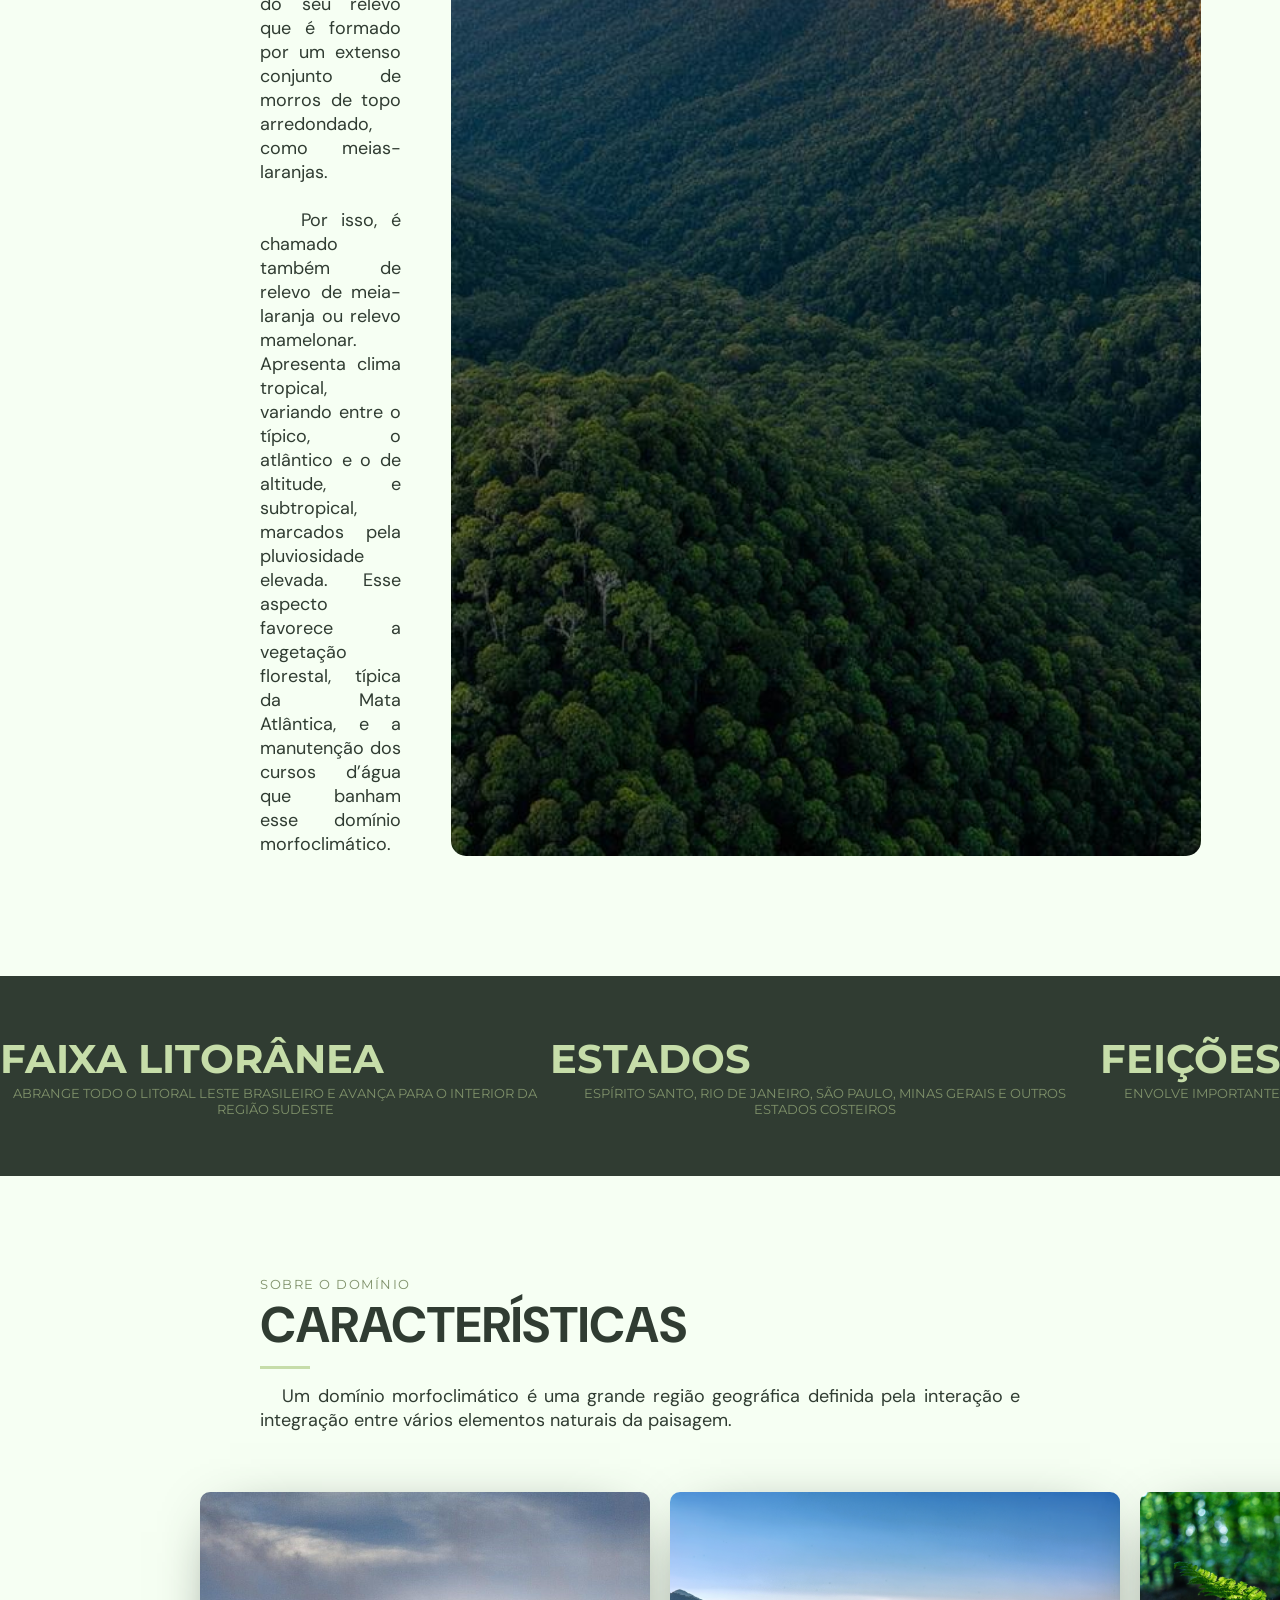
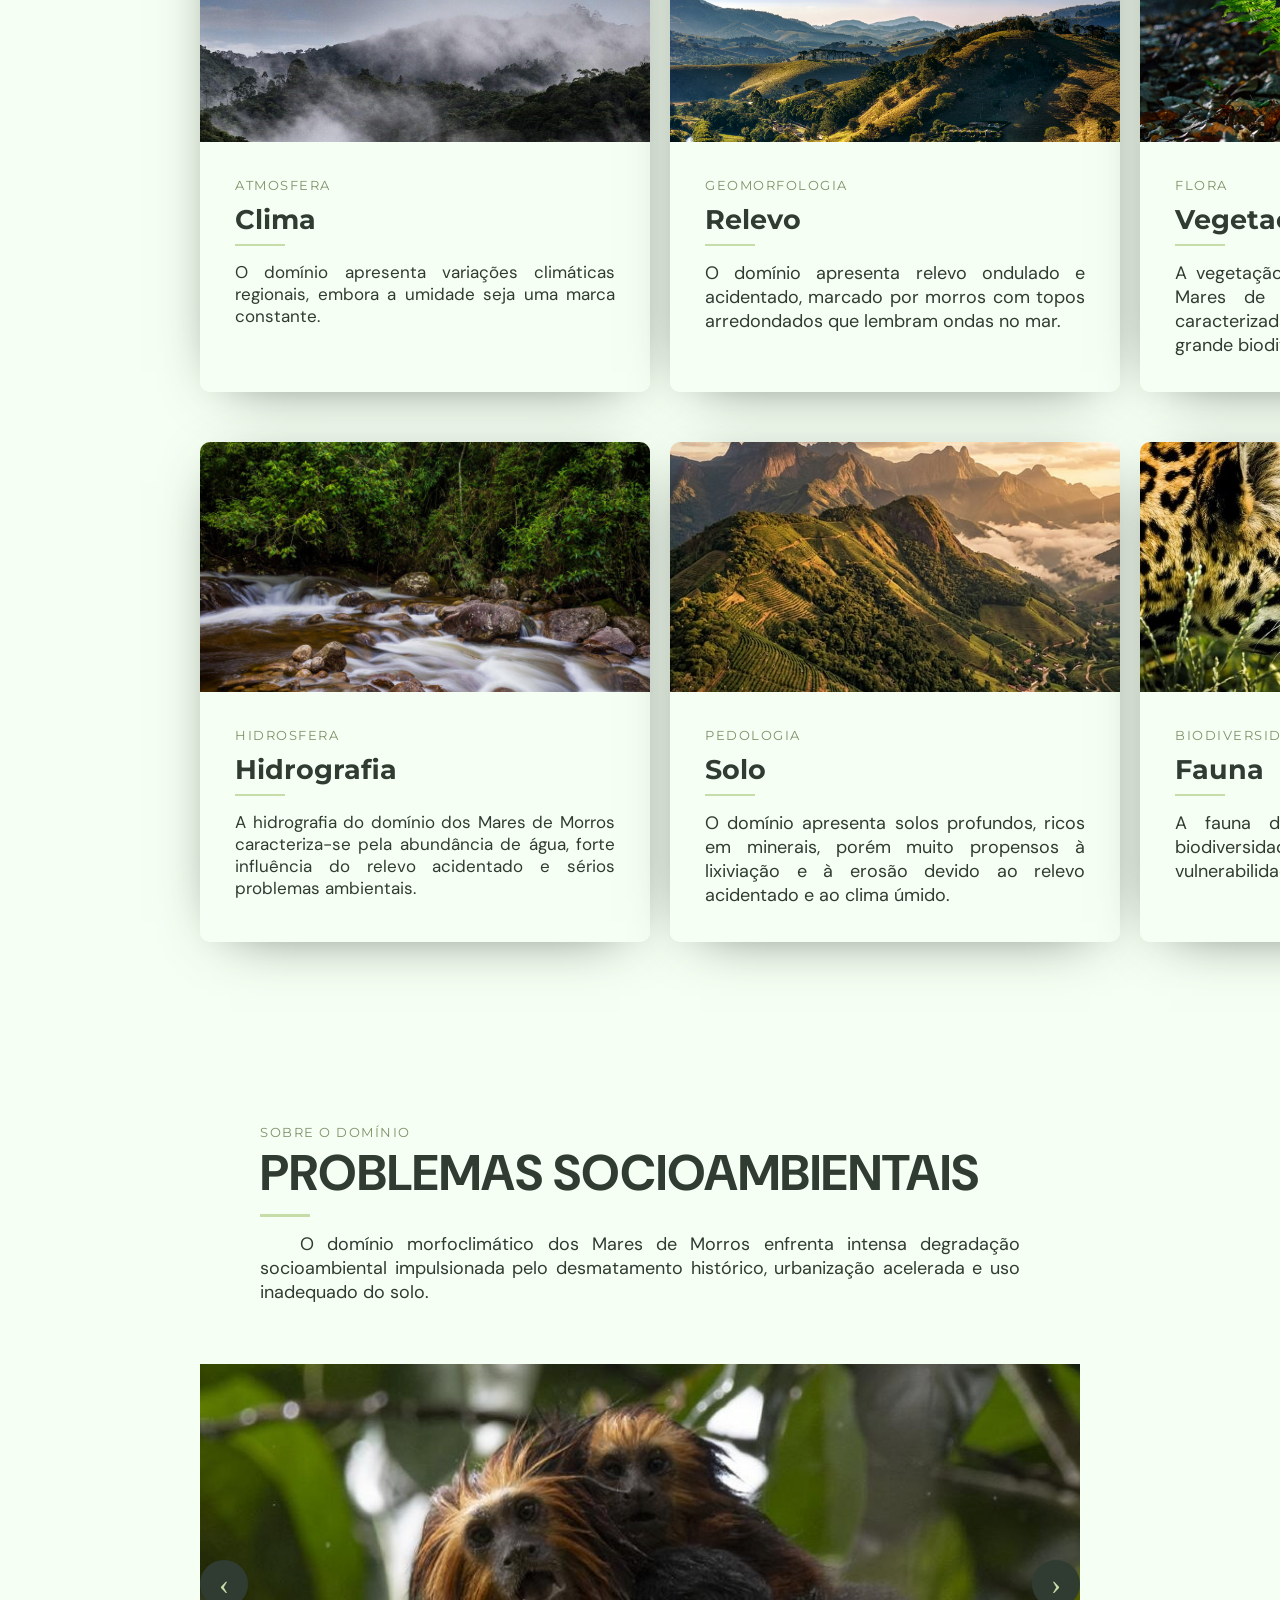
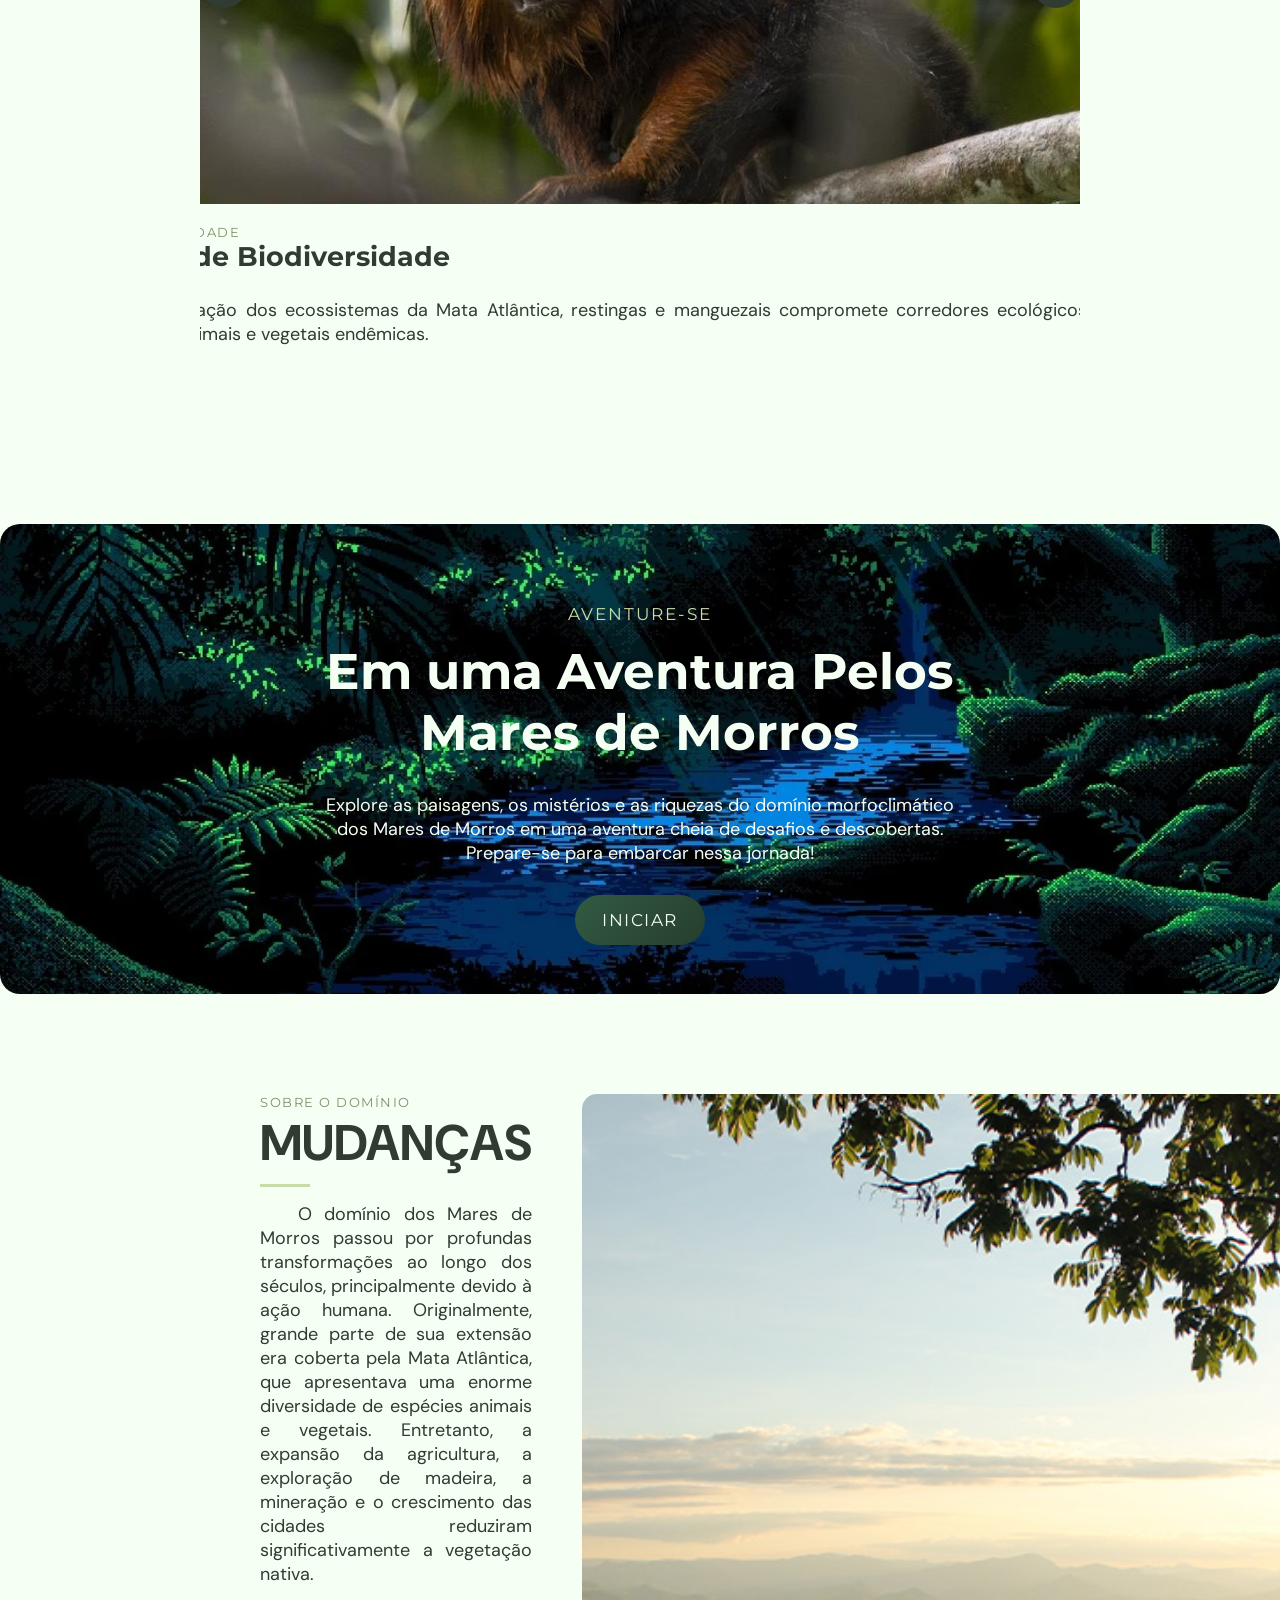
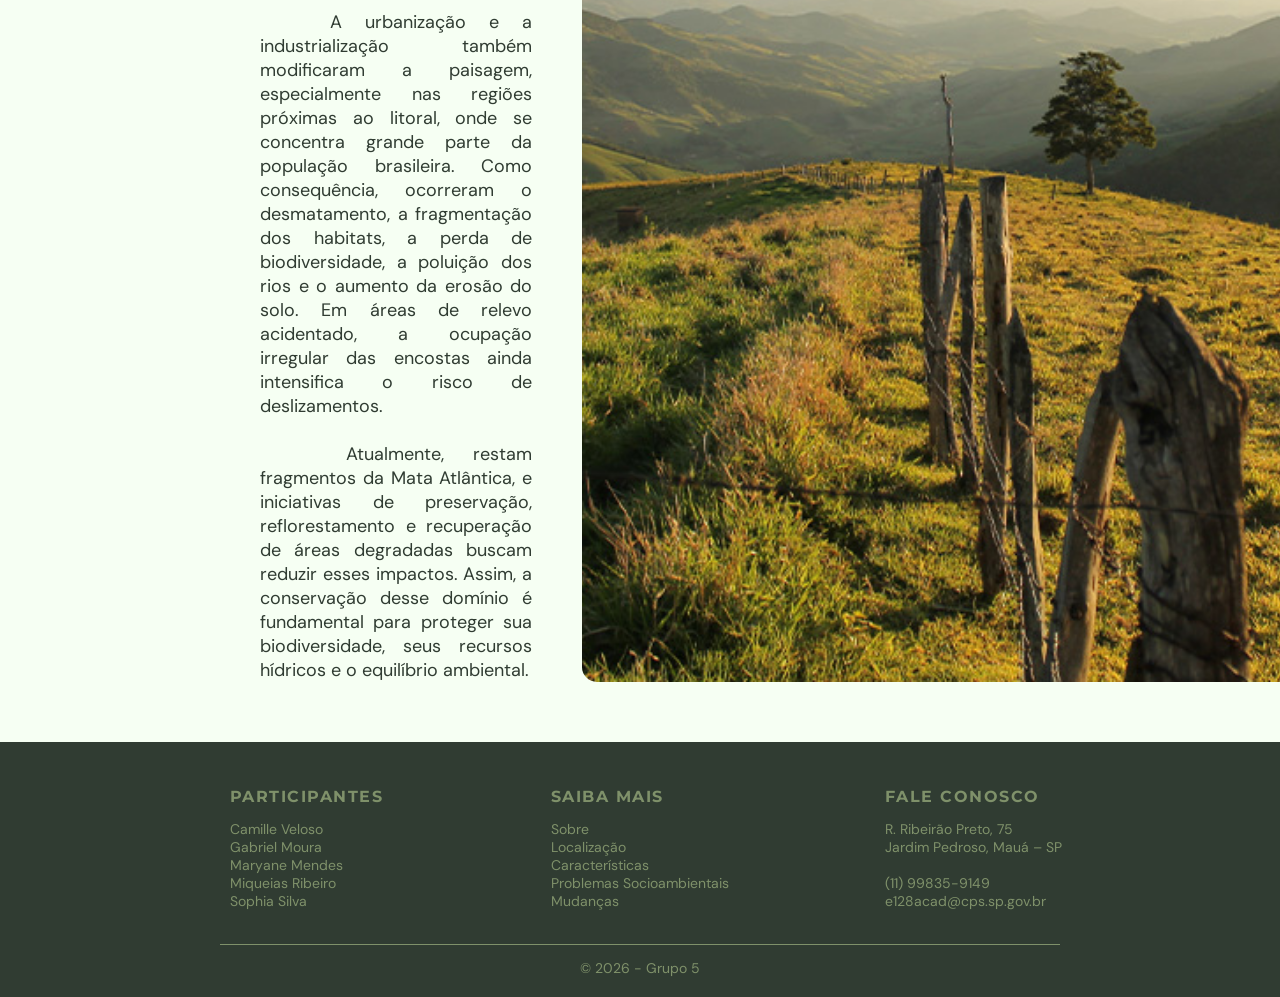
==== commit c7b7897f: "Update print statement from 'Hello' to 'Goodbye'" ====
--- a/index.html
+++ b/index.html
@@ -339,7 +339,7 @@
     <div class="joguinho">
       <div class="joguinhoo">
       <p class="textinho">AVENTURE-SE</p>
-      <h1>Em uma Aventura Pelos<br> de Morros</h1>
+      <h1>Em uma Aventura Pelos<br>Mares de Morros</h1>
       <p class="p">Explore as paisagens, os mistérios e as riquezas do domínio morfoclimático dos Mares de Morros em uma aventura cheia de desafios e descobertas. Prepare-se para embarcar nessa jornada!</p>
       <a href="https://groupfivegame.vercel.app" target="_blank"><button>INICIAR</button></a>
       </div>
